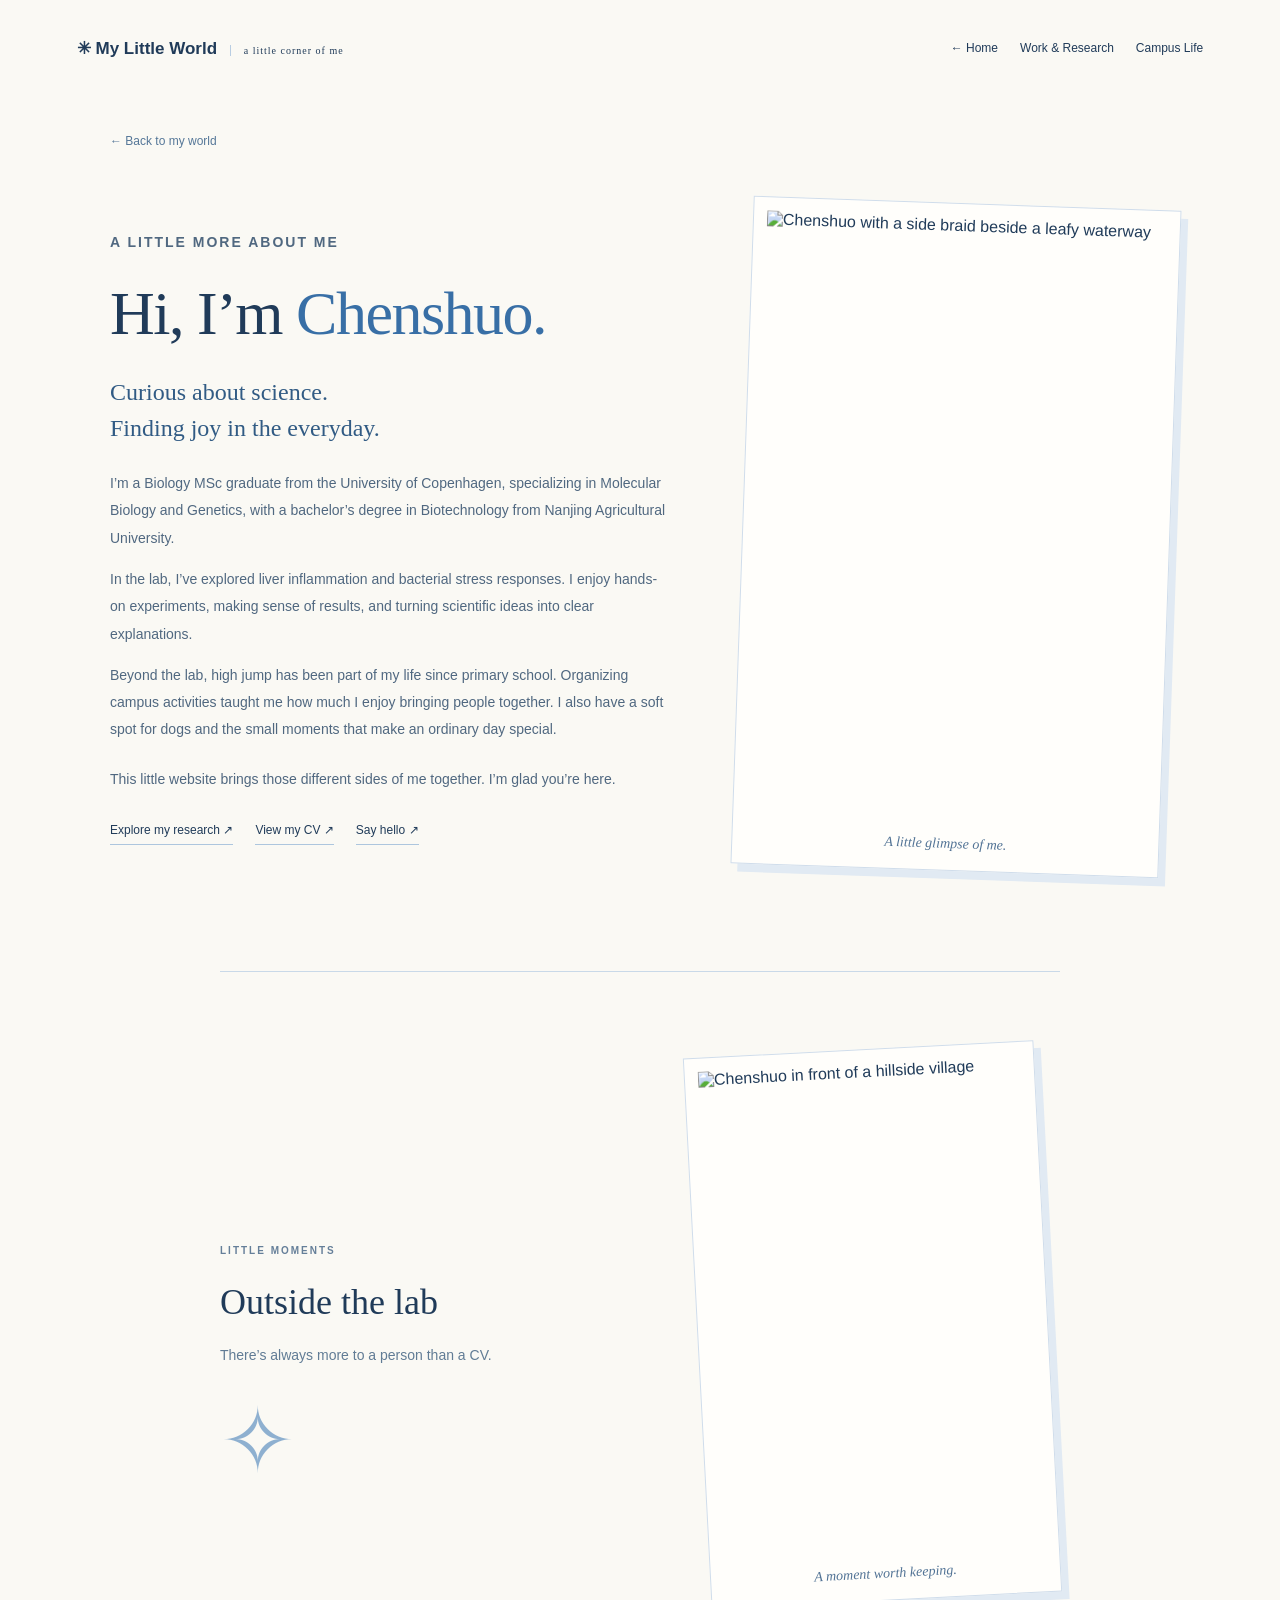
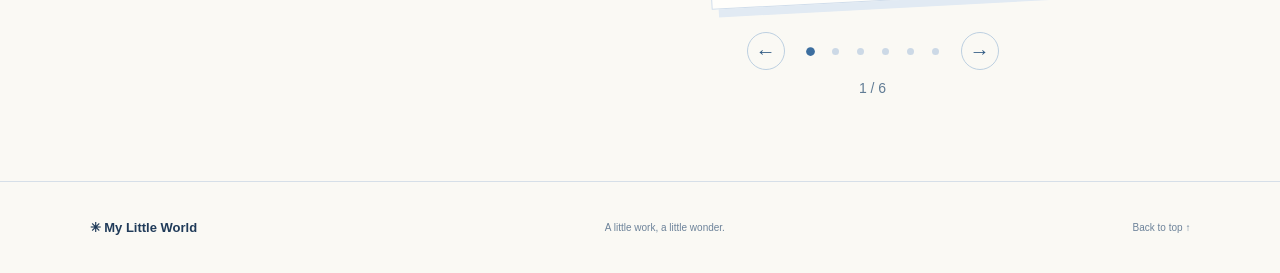
==== about-me.html @ 6e38914b "Publish Chenshuo Yang personal website" ====
<!doctype html>
<html lang="en"><head><meta charset="utf-8"><meta name="viewport" content="width=device-width,initial-scale=1"><meta name="theme-color" content="#dceafa"><title>About Me · Chenshuo Yang</title><meta name="description" content="Meet Chenshuo Yang: a biology graduate, a curious researcher, and a lifelong high jumper."><link rel="stylesheet" href="style.css?v=20"><link rel="stylesheet" href="about.css?v=23"></head>
<body class="about-page"><header><a class="brand" href="index.html">✳ My Little World <small>a little corner of me</small></a><nav aria-label="About navigation"><a href="index.html">← Home</a><a href="work-research.html">Work &amp; Research</a><a href="learning-campus-life.html">Campus Life</a></nav></header>
<main class="about-main"><a class="back-link" href="index.html#home">← Back to my world</a><section class="about-intro" aria-labelledby="about-title"><div class="about-copy"><p class="eyebrow">A LITTLE MORE ABOUT ME</p><h1 id="about-title">Hi, I’m <span>Chenshuo.</span></h1><p class="about-lead">Curious about science.<br>Finding joy in the everyday.</p><p>I’m a Biology MSc graduate from the University of Copenhagen, specializing in Molecular Biology and Genetics, with a bachelor’s degree in Biotechnology from Nanjing Agricultural University.</p><p>In the lab, I’ve explored liver inflammation and bacterial stress responses. I enjoy hands-on experiments, making sense of results, and turning scientific ideas into clear explanations.</p><p>Beyond the lab, high jump has been part of my life since primary school. Organizing campus activities taught me how much I enjoy bringing people together. I also have a soft spot for dogs and the small moments that make an ordinary day special.</p><p class="about-closing">This little website brings those different sides of me together. I’m glad you’re here.</p><div class="about-actions"><a href="work-research.html">Explore my research ↗</a><a href="work-research.html#cv">View my CV ↗</a><a href="mailto:yangchenshuo2023@163.com">Say hello ↗</a></div></div><figure class="about-photo main-photo"><img src="assets/about-chenshuo-2.jpg" alt="Chenshuo with a side braid beside a leafy waterway" width="853" height="1280"><figcaption>A little glimpse of me.</figcaption></figure></section>
<section class="photo-notes" aria-labelledby="photo-title"><div><p class="eyebrow">LITTLE MOMENTS</p><h2 id="photo-title">Outside the lab</h2><p>There’s always more to a person than a CV.</p><span class="photo-star" aria-hidden="true">✧</span></div><div class="photo-gallery" role="region" aria-label="Outside the lab photo album" aria-roledescription="carousel" tabindex="0"><div class="gallery-frame"><figure class="about-photo travel-photo gallery-slide" aria-label="Photo 1 of 6"><img src="assets/about-chenshuo-1.jpg" alt="Chenshuo in front of a hillside village" style="object-position:50% 50%" width="853" height="1280" loading="eager"><figcaption>A moment worth keeping.</figcaption></figure><figure class="about-photo travel-photo gallery-slide" hidden aria-label="Photo 2 of 6"><img src="assets/outside-lab-1.jpg" alt="Chenshuo wearing a black top in a studio portrait" style="object-position:50% 50%" width="853" height="1280" loading="eager"><figcaption>Simply me.</figcaption></figure><figure class="about-photo travel-photo gallery-slide" hidden aria-label="Photo 3 of 6"><img src="assets/outside-lab-2.jpg" alt="Chenshuo with glasses at a picnic table in a green park" style="object-position:52% 50%" width="853" height="1280" loading="eager"><figcaption>A little time outdoors.</figcaption></figure><figure class="about-photo travel-photo gallery-slide" hidden aria-label="Photo 4 of 6"><img src="assets/outside-lab-3.jpg" alt="Chenshuo in flowing white clothing with mountains at sunset" style="object-position:73% 50%" width="853" height="1280" loading="eager"><figcaption>Among the mountains.</figcaption></figure><figure class="about-photo travel-photo gallery-slide" hidden aria-label="Photo 5 of 6"><img src="assets/outside-lab-4.jpg" alt="Chenshuo sitting at a cafe table" style="object-position:50% 50%" width="853" height="1280" loading="eager"><figcaption>Slow afternoons.</figcaption></figure><figure class="about-photo travel-photo gallery-slide" hidden aria-label="Photo 6 of 6"><img src="assets/outside-lab-5.jpg" alt="Chenshuo holding a camera beside a lake" style="object-position:50% 50%" width="853" height="1280" loading="eager"><figcaption>Collecting little memories.</figcaption></figure></div><div class="gallery-controls"><button type="button" class="gallery-arrow" data-direction="-1" aria-label="Previous photo">←</button><div class="gallery-dots"><button type="button" class="gallery-dot" aria-label="Show photo 1" aria-pressed="true" data-slide="0"></button><button type="button" class="gallery-dot" aria-label="Show photo 2" aria-pressed="false" data-slide="1"></button><button type="button" class="gallery-dot" aria-label="Show photo 3" aria-pressed="false" data-slide="2"></button><button type="button" class="gallery-dot" aria-label="Show photo 4" aria-pressed="false" data-slide="3"></button><button type="button" class="gallery-dot" aria-label="Show photo 5" aria-pressed="false" data-slide="4"></button><button type="button" class="gallery-dot" aria-label="Show photo 6" aria-pressed="false" data-slide="5"></button></div><button type="button" class="gallery-arrow" data-direction="1" aria-label="Next photo">→</button></div><p class="gallery-count" aria-live="polite" aria-atomic="true">1 / 6</p></div></section></main><footer><a class="brand" href="index.html">✳ My Little World</a><p>A little work, a little wonder.</p><a href="#about-title">Back to top ↑</a></footer><script src="about-gallery.js?v=23"></script></body></html>
---- style.css ----
:root{--ink:#203b59;--blue:#2c65aa;--paper:#faf9f4;--line:#b8cde2}*{box-sizing:border-box}html{scroll-behavior:smooth;scroll-padding-top:40px}body{margin:0;background:var(--paper);color:var(--ink);font-family:'Microsoft YaHei','PingFang SC',sans-serif}a{color:inherit;text-decoration:none}button{font:inherit}a:focus-visible,button:focus-visible{outline:3px solid #367aca;outline-offset:6px}header{height:96px;max-width:1400px;margin:auto;padding:0 6%;display:flex;align-items:center;gap:35px}.brand{font-size:18px;font-weight:800;white-space:nowrap}.brand small{font:10px Georgia;letter-spacing:1px;border-left:1px solid var(--line);padding-left:13px;margin-left:8px}nav{display:flex;gap:30px;margin-left:auto;font-size:13px}nav a:hover{color:var(--blue)}#motion{background:transparent;border:1px solid var(--line);border-radius:30px;padding:8px 13px;font-size:10px;color:var(--blue);cursor:pointer;white-space:nowrap}.hero{position:relative;isolation:isolate;min-height:720px;height:calc(100svh - 96px);max-height:880px;overflow:hidden;background:#e4eefb;display:grid;grid-template-columns:1fr 1fr;padding:70px max(7%,calc((100vw - 1200px)/2));gap:35px;align-items:center}.hero:before{content:'';position:absolute;inset:0;z-index:-1;opacity:.2;background-image:url("data:image/svg+xml,%3Csvg viewBox='0 0 160 160' xmlns='http://www.w3.org/2000/svg'%3E%3Cfilter id='n'%3E%3CfeTurbulence type='fractalNoise' baseFrequency='.65' numOctaves='3' stitchTiles='stitch'/%3E%3C/filter%3E%3Crect width='100%25' height='100%25' opacity='.5' filter='url(%23n)'/%3E%3C/svg%3E")}.hero:after{content:'';position:absolute;background:#8eb5e0;width:45%;height:170px;left:-8%;bottom:-95px;transform:rotate(8deg);border-radius:40%;opacity:.5;z-index:-1}.paper-label{position:absolute;top:27px;left:7%;font-size:9px;letter-spacing:2px;padding:8px 13px;background:#fcfcf8;transform:rotate(-3deg);border:1px solid #ccd9e8;box-shadow:2px 3px 0 #cadcf0}.copy{z-index:2;padding-bottom:25px}.eyebrow{font-size:10px;letter-spacing:2px;font-weight:600;color:#657f99;margin:0 0 25px}h1{margin:0 0 32px;font-family:Arial,sans-serif;font-weight:900;line-height:1.3}.title-row{display:flex;gap:5px;width:max-content}.title-row i{font-style:normal;background:#fcfbf3;display:inline-block;font-size:clamp(32px,4.3vw,62px);padding:0 6px;transform:rotate(-5deg);box-shadow:2px 3px 0 #7d9fc7;border:1px solid #cbd9e6}.title-row i:nth-child(2n){transform:rotate(5deg);background:#b4cef0}.title-row i:nth-child(3n){transform:rotate(-2deg);background:#3068a5;color:white}.title-row.second{margin-top:13px;gap:4px}.second i{font-size:clamp(24px,3.1vw,45px);padding:1px 5px}.second em{font-style:normal;font-size:clamp(24px,3vw,43px);padding:0 7px;align-self:center}.second b{font-size:48px;line-height:1;transform:rotate(10deg);margin-left:5px}.intro{display:flex;gap:14px;align-items:center}.intro p{font-size:14px;line-height:2.1;color:#4d647d;margin:0}.intro>span{font-size:34px;color:var(--blue)}.primary{margin:29px 0 18px;display:inline-flex;gap:40px;align-items:center;background:var(--blue);color:white;border:1px solid #244c7e;padding:14px 23px;box-shadow:4px 4px 0 #b7cee9;border-radius:5px 9px 5px 8px;font-size:14px;transition:transform .2s}.primary:hover{transform:translateY(-3px) rotate(-1deg)}.primary span{font-size:24px;line-height:1}.status{font-size:10px;color:#71869b;min-height:18px}.status>span:first-child{color:#5083b4;margin-right:7px}#typewriter:after{content:'|';margin-left:3px;animation:blink 1s steps(2) infinite}.art{position:relative;height:100%;min-height:540px;max-height:680px;align-self:center;display:flex;justify-content:center;align-items:end}.moon{position:absolute;width:100%;aspect-ratio:1;background:#aacbed;border-radius:48% 51% 46% 49%;top:9%;left:0;transform:rotate(-8deg);box-shadow:9px 10px 0 #446d9b;z-index:-1;border:2px solid #42688e}.moon:after{content:'';position:absolute;width:95%;height:90%;border-radius:50%;inset:3%;border:1px dashed #769ac0}.orbit{position:absolute;border:1px solid #89a8cc;width:114%;aspect-ratio:1;border-radius:50%;top:3%;left:-6%;transform:rotate(-20deg) scaleX(.96);z-index:-2}#portrait{width:91%;max-height:100%;overflow:visible;z-index:1}.bubble{position:absolute;top:0;right:-2%;background:#fdfcf7;border:1.5px solid #54779b;padding:14px 20px;border-radius:55% 45% 50% 30%;transform:rotate(5deg);font-size:13px;z-index:3;box-shadow:3px 3px 0 #cedbea}.bubble small{display:block;font-size:9px;color:#71859b;margin-top:7px}.spark{position:absolute;z-index:2;color:#2863a5}.s1{font-size:55px;left:-7%;top:18%;transform:rotate(-10deg)}.s2{font-size:30px;right:-7%;top:43%}.s3{font-size:40px;left:-5%;bottom:13%}.art-caption{position:absolute;bottom:-4%;font:italic 13px Georgia;color:#527396;transform:rotate(-3deg)}.scroll{position:absolute;bottom:28px;left:7%;font-size:8px;letter-spacing:2px;display:flex;gap:20px;align-items:center}.scroll span{font-size:20px}.section{max-width:1200px;margin:auto;padding:80px 35px}.section-heading{display:flex;align-items:end;justify-content:space-between;gap:24px;margin-bottom:36px}.section-heading .eyebrow{font-size:9px;margin-bottom:14px}.section-heading h2{font-size:25px;letter-spacing:1px;margin:0}.section-heading>p{font-size:11px;color:#7b8b9b}.cards{display:grid;grid-template-columns:repeat(3,1fr);gap:25px}.card{border:1px solid #a9bed5;background:#eff5fb;border-radius:6px 16px 6px 13px;padding:25px 28px;transition:transform .2s,box-shadow .2s}.card:nth-child(2){background:#e2edf8;transform:rotate(1deg)}.card:nth-child(3){transform:rotate(-1deg)}.card:hover{transform:translateY(-7px) rotate(-1deg);box-shadow:5px 6px 0 #d2e1f0}.card small{font-size:8px;letter-spacing:1.5px;color:#6b8199}.doodle{display:block;font:65px/1.5 Georgia;color:#5882af}.card h3{font-size:18px;margin:10px 0}.card h3 b{float:right;font-size:22px;font-weight:400}.card p{font-size:11px;line-height:1.8;color:#738497}.tag{display:inline-block;border:1px solid #c0d1e2;border-radius:15px;font-size:9px;padding:4px 10px;margin-top:15px}.journal{padding-top:10px;padding-bottom:80px}.journal article{display:flex;align-items:center;gap:25px;border-top:1px solid #ccd8e4;padding:30px 8px}.journal article:last-child{border-bottom:1px solid #ccd8e4}.entry-icon{width:65px;height:65px;flex-shrink:0;border-radius:50%;background:#e5eff9;display:grid;place-items:center;font:34px Georgia;color:#6089b3}.journal small{font-size:9px;letter-spacing:1px;color:#7390ad}.journal h3{font-size:17px;margin:8px 0}.journal article p{font-size:12px;color:#7a8795;line-height:1.8}.pending{margin-left:auto;font-size:10px;color:#8294a7;white-space:nowrap;border:1px dashed #bed0df;padding:8px 13px;border-radius:4px}footer{border-top:1px solid #d6dfe8;padding:30px 7%;display:flex;align-items:center;justify-content:space-between;gap:15px}footer p,footer>a:last-child{font-size:10px;color:#6d839a}footer .brand{font-size:13px}#head{transform-origin:550px 390px;will-change:transform}.typing-hand{animation:typing .26s steps(2,end) infinite;transform-origin:450px 690px}.keymarks{animation:blink .65s steps(2) infinite}.still .typing-hand,.still .keymarks,.still #typewriter:after{animation:none}.still .keymarks{opacity:0}@keyframes typing{50%{transform:translateY(-4px) rotate(-.6deg)}}@keyframes blink{50%{opacity:0}}@media(max-width:1050px){header{padding:0 5%;gap:20px}.brand small{display:none}.hero{padding:75px 5%;gap:20px;min-height:680px}.art{min-height:490px}.title-row i{font-size:4.3vw}.second i{font-size:3.1vw}.second em{font-size:3vw}.second b{font-size:4vw}.bubble{font-size:11px}.section{padding-left:5%;padding-right:5%}}@media(max-width:700px){header{height:78px;gap:12px}.brand{font-size:14px}nav{gap:13px;font-size:10px}nav a:first-child{display:none}#motion{font-size:9px;padding:6px 8px}.hero{height:auto;max-height:none;grid-template-columns:1fr;gap:0;padding:74px 7% 70px;min-height:0}.copy{padding:0}.paper-label{top:23px}.copy>.eyebrow{font-size:9px;margin-bottom:20px}h1{margin-bottom:24px}.title-row i{font-size:9vw;padding:0 5px}.second i{font-size:6.8vw;padding:0 5px}.second em{font-size:6.8vw}.second b{font-size:9vw}.intro p{font-size:12px}.primary{padding:10px 18px;margin:22px 0 12px;font-size:12px}.status{font-size:9px}.art{min-height:0;height:auto;aspect-ratio:.85;margin:38px 10% 28px}.moon{top:15%;width:110%;left:-5%}.orbit{width:125%;left:-12%;top:10%}.bubble{top:0;right:-15%;font-size:10px;padding:10px 14px}.bubble small{font-size:8px}.s1{left:-16%;font-size:40px}.s2{right:-17%}.s3{left:-15%;bottom:11%;font-size:32px}.scroll{bottom:23px}.art-caption{font-size:11px;bottom:-5%}.section{padding-top:50px;padding-bottom:45px}.section-heading{align-items:start;flex-direction:column;gap:8px;margin-bottom:25px}.section-heading h2{font-size:21px}.section-heading>p{margin:0}.cards{grid-template-columns:1fr;gap:20px}.card{padding:23px 25px}.doodle{float:right;font-size:60px;margin-top:18px}.card h3{margin-top:24px}.card h3 b{float:none;margin-left:14px}.card p{font-size:12px}.tag{margin-top:9px}.journal article{gap:15px;flex-wrap:wrap;padding:25px 0}.entry-icon{width:45px;height:45px;font-size:27px}.journal article>div{flex:1}.journal h3{font-size:16px}.pending{margin-left:60px;font-size:9px}.journal article p{font-size:11px}footer{flex-wrap:wrap;padding:25px 6%}footer p{order:3;width:100%;margin:0}}@media(prefers-reduced-motion:reduce){html{scroll-behavior:auto}*,*:before,*:after{animation:none!important;transition:none!important}}
/* English typography and longer section titles. */
body{font-family:Arial,Helvetica,sans-serif}header{gap:22px}nav{gap:22px;font-size:12px}.brand{font-size:17px}.brand small{font-size:10px}.intro p{line-height:1.9}.card h3{font-size:18px;line-height:1.5}.card h3 b{float:none;margin-left:8px}.card p{font-size:12px;line-height:1.9;min-height:46px}.journal article p{line-height:1.9}.pending{font-size:10px}.bubble{font-size:12px}.status{min-height:20px}
@media(max-width:1100px){.brand small{display:none}nav{gap:16px;font-size:11px}.brand{font-size:15px}.card{padding:23px 20px}.card h3{font-size:17px}}
@media(max-width:700px){header{height:auto;min-height:86px;flex-wrap:wrap;padding:17px 6% 13px;gap:14px}.brand{font-size:15px}header nav{order:3;width:100%;margin:0;justify-content:space-between;gap:10px;font-size:10px}nav a:first-child{display:block}#motion{margin-left:auto;font-size:9px}.hero{padding-top:74px}.intro p{font-size:12px}.card p{min-height:0}.journal article>div{min-width:0}.journal h3{font-size:15px;line-height:1.5}.pending{margin-left:60px}.bubble{font-size:10px}.paper-label{font-size:8px}}
/* A quiet little life beside the desk. */
.dog-world{position:absolute;inset:0;pointer-events:none;z-index:4;overflow:hidden}.dog-bed{position:absolute;left:48%;bottom:62px;width:132px;transform:translateX(-50%)}.dog-bed svg{display:block;width:100%}.dog-actor{position:absolute;width:124px;height:124px;left:0;top:0;will-change:transform}.dog-sprite{width:100%;height:100%;background:url('assets/dog-poses.png') 0 0/200% 200% no-repeat;transform-origin:50% 90%}.dog-actor[data-pose="sleep"] .dog-sprite{background-position:100% 0;animation:dog-breathe 3.4s ease-in-out infinite}.sleep-marks{display:none;position:absolute;right:6%;top:21%;font:italic 17px Georgia;color:#547aa0;letter-spacing:5px}.sleep-marks span{font-size:13px;position:relative;top:-10px}.sleep-marks small{font-size:9px;position:relative;top:-20px}.dog-actor[data-pose="sleep"] .sleep-marks{display:block;animation:dream 3.4s ease-in-out infinite}.still .dog-sprite,.still .sleep-marks{animation:none!important}@keyframes dog-breathe{50%{transform:scaleY(.97)}}@keyframes dream{50%{opacity:.35;transform:translateY(-5px)}}@media(max-width:1050px) and (min-width:701px){.dog-bed{left:47%;bottom:70px;width:115px}.dog-actor{width:105px;height:105px}}@media(max-width:700px){.dog-bed{left:32%;bottom:91px;width:100px}.dog-actor{width:90px;height:90px}.sleep-marks{font-size:13px}.s3{opacity:0}.art-caption{bottom:-7%}}

.home-cv-link{display:inline-block;margin:0 0 20px;color:#254f80;font-size:14px;font-weight:600;border-bottom:1px solid #a9c2dd;padding-bottom:5px}

.portrait-link #portrait{cursor:pointer;transition:filter .2s}.portrait-link:hover #portrait{filter:drop-shadow(0 0 5px #fff7)}.portrait-link:focus-visible #portrait{outline:2px dashed #315f90;outline-offset:6px}.about-cue{position:absolute;right:-3%;top:0;font:15px/1.5 Arial,Helvetica,sans-serif;font-weight:400;color:#315a83;z-index:5;padding:8px 14px}.about-cue>svg{display:block;width:140px;height:105px;position:absolute;right:0;top:30px;pointer-events:none}.about-cue path{stroke:currentColor;stroke-width:1.3;stroke-linecap:round;stroke-linejoin:round}.about-cue:hover{text-decoration:underline}@media(max-width:700px){.about-cue{right:-17%;top:0;font-size:13px}.about-cue>svg{width:110px;height:83px;top:23px}}




#portrait{cursor:pointer}#portrait:has(.portrait-link:focus-visible){outline:2px dashed #315f90;outline-offset:6px}
---- about.css ----
.about-page{background:#faf9f4}.about-main{max-width:1130px;margin:auto;padding:35px 35px 80px}.back-link{display:inline-block;font-size:12px;color:#557798;margin-bottom:55px}.about-intro{display:grid;grid-template-columns:1.3fr 1fr;gap:75px;align-items:center}.about-copy h1{font:normal clamp(40px,5vw,62px)/1.15 Georgia,serif;letter-spacing:-1.5px;margin:0 0 25px}.about-copy h1 span{color:#386fa6}.about-copy .eyebrow{margin-bottom:22px}.about-copy p{font-size:14px;line-height:1.95;color:#506880}.about-copy .about-lead{font:24px/1.5 Georgia,serif;color:#315b84;margin-bottom:24px}.about-copy .about-closing{margin-top:22px}.about-actions{display:flex;gap:15px 22px;flex-wrap:wrap;margin-top:30px}.about-actions a{font-size:12px;border-bottom:1px solid #adc6de;padding-bottom:7px}.about-photo{margin:0;background:#fffefb;padding:13px 13px 0;border:1px solid #d0ddeb;box-shadow:7px 8px 0 #e1eaf3;transform:rotate(2deg)}.about-photo img{width:100%;height:auto;display:block}.about-photo figcaption{font:italic 14px Georgia,serif;text-align:center;padding:18px 6px;color:#527395}.photo-notes{margin:100px auto 0;display:grid;grid-template-columns:1fr 1fr;gap:90px;align-items:center;max-width:840px;border-top:1px solid #c9d9e8;padding-top:65px}.photo-notes h2{font:36px Georgia,serif;font-weight:400;margin:0 0 20px}.photo-notes p:not(.eyebrow){font-size:14px;line-height:1.8;color:#617c95}.photo-star{display:block;font:90px Georgia;color:#8eb0d0;margin-top:20px}.travel-photo{transform:rotate(-3deg)}@media(max-width:700px){.about-main{padding:25px 7% 60px}.back-link{margin-bottom:35px}.about-intro{grid-template-columns:1fr;gap:35px}.about-copy h1{font-size:43px}.main-photo{width:80%;margin:0 auto}.photo-notes{margin-top:65px;grid-template-columns:1fr;gap:25px;padding-top:40px}.photo-star{display:none}.travel-photo{width:80%;margin:auto}.about-actions{gap:20px}.about-copy p{font-size:14px}}

.photo-gallery{min-width:0}.gallery-frame{padding:12px 12px 10px}.gallery-slide[hidden]{display:none}.gallery-slide img{width:100%;aspect-ratio:2/3;height:auto;object-fit:cover}.gallery-controls{display:flex;align-items:center;justify-content:center;gap:14px;margin-top:22px}.gallery-arrow{background:transparent;border:1px solid #bdd0e1;border-radius:50%;width:38px;height:38px;color:#315b84;font-size:20px;cursor:pointer;flex-shrink:0}.gallery-arrow:hover{background:#e2edf7}.gallery-dots{display:flex;gap:2px}.gallery-dot{border:0;background:transparent;padding:7px;width:23px;height:30px;cursor:pointer;display:grid;place-items:center}.gallery-dot:after{content:'';width:7px;height:7px;border-radius:50%;background:#ccd9e6}.gallery-dot[aria-pressed=true]:after{background:#3c6e9f;transform:scale(1.25)}.photo-notes .gallery-count{font-size:11px;text-align:center;margin:6px 0 0;color:#617c95}.photo-gallery :focus-visible{outline:2px solid #315b84;outline-offset:3px}@media(max-width:700px){.gallery-slide{width:100%}.photo-gallery{width:85%;margin:auto}.gallery-controls{gap:8px}.gallery-dot{width:21px;padding:5px}}
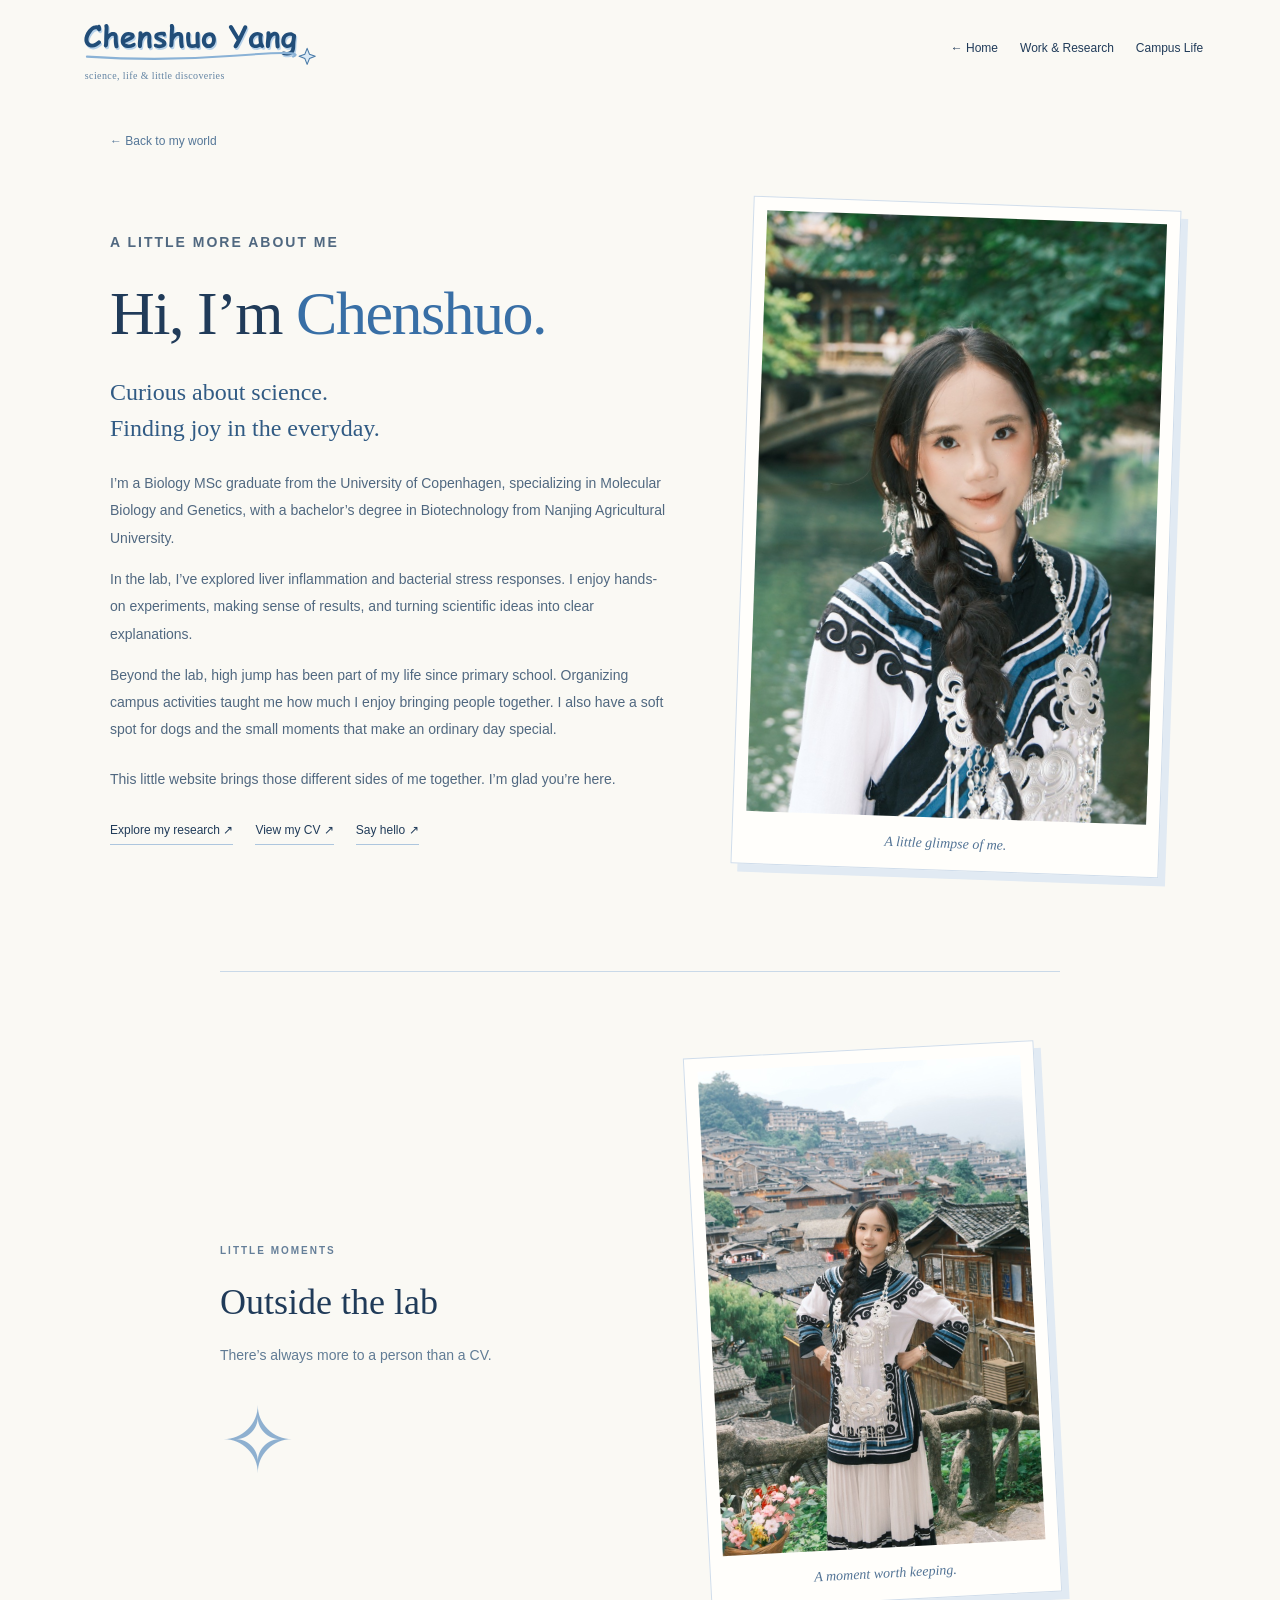
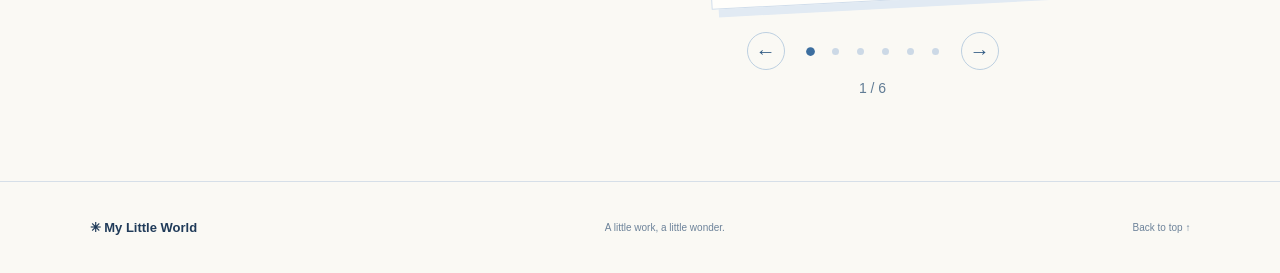
==== commit 37c73fcd: "Use personal name lettering across site headers" ====
--- a/about-me.html
+++ b/about-me.html
@@ -1,5 +1,5 @@
 <!doctype html>
-<html lang="en"><head><meta charset="utf-8"><meta name="viewport" content="width=device-width,initial-scale=1"><meta name="theme-color" content="#dceafa"><title>About Me · Chenshuo Yang</title><meta name="description" content="Meet Chenshuo Yang: a biology graduate, a curious researcher, and a lifelong high jumper."><link rel="stylesheet" href="style.css?v=20"><link rel="stylesheet" href="about.css?v=23"></head>
-<body class="about-page"><header><a class="brand" href="index.html">✳ My Little World <small>a little corner of me</small></a><nav aria-label="About navigation"><a href="index.html">← Home</a><a href="work-research.html">Work &amp; Research</a><a href="learning-campus-life.html">Campus Life</a></nav></header>
+<html lang="en"><head><meta charset="utf-8"><meta name="viewport" content="width=device-width,initial-scale=1"><meta name="theme-color" content="#dceafa"><title>About Me · Chenshuo Yang</title><meta name="description" content="Meet Chenshuo Yang: a biology graduate, a curious researcher, and a lifelong high jumper."><link rel="stylesheet" href="style.css?v=35"><link rel="stylesheet" href="about.css?v=23"></head>
+<body class="about-page"><header><a class="brand personal-brand" href="index.html" aria-label="Chenshuo Yang — Home"><img class="name-wordmark" src="assets/chenshuo-yang-wordmark.svg" alt="" aria-hidden="true" width="284" height="69"><span class="brand-tagline">science, life &amp; little discoveries</span></a><nav aria-label="About navigation"><a href="index.html">← Home</a><a href="work-research.html">Work &amp; Research</a><a href="learning-campus-life.html">Campus Life</a></nav></header>
 <main class="about-main"><a class="back-link" href="index.html#home">← Back to my world</a><section class="about-intro" aria-labelledby="about-title"><div class="about-copy"><p class="eyebrow">A LITTLE MORE ABOUT ME</p><h1 id="about-title">Hi, I’m <span>Chenshuo.</span></h1><p class="about-lead">Curious about science.<br>Finding joy in the everyday.</p><p>I’m a Biology MSc graduate from the University of Copenhagen, specializing in Molecular Biology and Genetics, with a bachelor’s degree in Biotechnology from Nanjing Agricultural University.</p><p>In the lab, I’ve explored liver inflammation and bacterial stress responses. I enjoy hands-on experiments, making sense of results, and turning scientific ideas into clear explanations.</p><p>Beyond the lab, high jump has been part of my life since primary school. Organizing campus activities taught me how much I enjoy bringing people together. I also have a soft spot for dogs and the small moments that make an ordinary day special.</p><p class="about-closing">This little website brings those different sides of me together. I’m glad you’re here.</p><div class="about-actions"><a href="work-research.html">Explore my research ↗</a><a href="work-research.html#cv">View my CV ↗</a><a href="mailto:yangchenshuo2023@163.com">Say hello ↗</a></div></div><figure class="about-photo main-photo"><img src="assets/about-chenshuo-2.jpg" alt="Chenshuo with a side braid beside a leafy waterway" width="853" height="1280"><figcaption>A little glimpse of me.</figcaption></figure></section>
 <section class="photo-notes" aria-labelledby="photo-title"><div><p class="eyebrow">LITTLE MOMENTS</p><h2 id="photo-title">Outside the lab</h2><p>There’s always more to a person than a CV.</p><span class="photo-star" aria-hidden="true">✧</span></div><div class="photo-gallery" role="region" aria-label="Outside the lab photo album" aria-roledescription="carousel" tabindex="0"><div class="gallery-frame"><figure class="about-photo travel-photo gallery-slide" aria-label="Photo 1 of 6"><img src="assets/about-chenshuo-1.jpg" alt="Chenshuo in front of a hillside village" style="object-position:50% 50%" width="853" height="1280" loading="eager"><figcaption>A moment worth keeping.</figcaption></figure><figure class="about-photo travel-photo gallery-slide" hidden aria-label="Photo 2 of 6"><img src="assets/outside-lab-1.jpg" alt="Chenshuo wearing a black top in a studio portrait" style="object-position:50% 50%" width="853" height="1280" loading="eager"><figcaption>Simply me.</figcaption></figure><figure class="about-photo travel-photo gallery-slide" hidden aria-label="Photo 3 of 6"><img src="assets/outside-lab-2.jpg" alt="Chenshuo with glasses at a picnic table in a green park" style="object-position:52% 50%" width="853" height="1280" loading="eager"><figcaption>A little time outdoors.</figcaption></figure><figure class="about-photo travel-photo gallery-slide" hidden aria-label="Photo 4 of 6"><img src="assets/outside-lab-3.jpg" alt="Chenshuo in flowing white clothing with mountains at sunset" style="object-position:73% 50%" width="853" height="1280" loading="eager"><figcaption>Among the mountains.</figcaption></figure><figure class="about-photo travel-photo gallery-slide" hidden aria-label="Photo 5 of 6"><img src="assets/outside-lab-4.jpg" alt="Chenshuo sitting at a cafe table" style="object-position:50% 50%" width="853" height="1280" loading="eager"><figcaption>Slow afternoons.</figcaption></figure><figure class="about-photo travel-photo gallery-slide" hidden aria-label="Photo 6 of 6"><img src="assets/outside-lab-5.jpg" alt="Chenshuo holding a camera beside a lake" style="object-position:50% 50%" width="853" height="1280" loading="eager"><figcaption>Collecting little memories.</figcaption></figure></div><div class="gallery-controls"><button type="button" class="gallery-arrow" data-direction="-1" aria-label="Previous photo">←</button><div class="gallery-dots"><button type="button" class="gallery-dot" aria-label="Show photo 1" aria-pressed="true" data-slide="0"></button><button type="button" class="gallery-dot" aria-label="Show photo 2" aria-pressed="false" data-slide="1"></button><button type="button" class="gallery-dot" aria-label="Show photo 3" aria-pressed="false" data-slide="2"></button><button type="button" class="gallery-dot" aria-label="Show photo 4" aria-pressed="false" data-slide="3"></button><button type="button" class="gallery-dot" aria-label="Show photo 5" aria-pressed="false" data-slide="4"></button><button type="button" class="gallery-dot" aria-label="Show photo 6" aria-pressed="false" data-slide="5"></button></div><button type="button" class="gallery-arrow" data-direction="1" aria-label="Next photo">→</button></div><p class="gallery-count" aria-live="polite" aria-atomic="true">1 / 6</p></div></section></main><footer><a class="brand" href="index.html">✳ My Little World</a><p>A little work, a little wonder.</p><a href="#about-title">Back to top ↑</a></footer><script src="about-gallery.js?v=23"></script></body></html>
--- a/style.css
+++ b/style.css
@@ -14,3 +14,15 @@
 
 
 #portrait{cursor:pointer}#portrait:has(.portrait-link:focus-visible){outline:2px dashed #315f90;outline-offset:6px}
+
+.dog-world .dog-actor{pointer-events:auto;cursor:pointer;color:inherit;text-decoration:none}.dog-actor:focus-visible{outline:2px dashed #315f90;outline-offset:3px}.qq-home-cue{position:absolute;pointer-events:auto;color:#315b84;font:13px/1.5 Arial,sans-serif;white-space:nowrap;z-index:5}.qq-home-cue svg{display:block;width:90px;height:49px;fill:none;stroke:currentColor;stroke-width:1.2;stroke-linecap:round;stroke-linejoin:round}.qq-home-cue:hover{text-decoration:underline}@media(max-width:700px){.qq-home-cue{font-size:11px}.qq-home-cue svg{width:70px;height:38px}}
+
+.curiosity-title{font-family:Arial,Helvetica,sans-serif;font-weight:800;line-height:1;letter-spacing:-2px;margin:0 0 22px;max-width:100%}.curiosity-title>span{display:block;width:max-content;max-width:100%}.curiosity-title .headline-small{font-size:15px;line-height:1.4;letter-spacing:4px;font-weight:500;color:#436487;margin-bottom:4px}.curiosity-title .science-word{font-size:clamp(38px,4.7vw,66px);color:#183c5c;letter-spacing:-2px}.curiosity-title .second-kicker{margin-top:17px}.curiosity-title .curiosity-word{position:relative;font-size:clamp(34px,4.2vw,59px);color:#326da8;letter-spacing:-2px;padding-bottom:17px;z-index:0}.title-dot{color:#7c9fbe}.crayon-underline{position:absolute;width:100%;height:20px;bottom:0;left:0;fill:none;stroke:#598bb9;stroke-width:4;stroke-linecap:round;opacity:.65;transform:rotate(-1deg)}.crayon-underline path{stroke-dasharray:3 1 12 2 40 1}.curiosity-stickers{display:flex;gap:12px;align-items:center;margin:0 0 24px}.mini-sticker{width:42px;height:44px;background:#fafbf6;border:1px solid #b4cadf;box-shadow:2px 3px 0 #aec6dd;display:grid;place-items:center;transform:rotate(-7deg);border-radius:2px}.mini-sticker svg{width:31px;height:31px;fill:none;stroke:#476f95;stroke-width:1.8;stroke-linecap:round;stroke-linejoin:round}.track-sticker{transform:rotate(7deg);background:#d8e8f7}.paw-sticker{transform:rotate(-3deg)}.sticker-note{font:italic 12px Georgia,serif;color:#5b7d9e;margin-left:5px}.curiosity-intro{max-width:465px;gap:12px}.curiosity-intro p{font-size:14px;line-height:1.85}.discovery-star{border:0;background:transparent;color:#2f6aa6;font-size:35px;padding:2px;cursor:pointer;flex-shrink:0;transition:transform .2s}.discovery-star:hover{transform:rotate(20deg) scale(1.1)}.discovery-star:focus-visible{outline:2px dashed #3f6f9f;outline-offset:4px}.discovery-note{font:italic 12px/1.6 Georgia,serif;color:#527696;min-height:38px;max-width:440px;margin:10px 0 14px 48px}.copy>.eyebrow{margin-bottom:20px}.hero .home-cv-link{margin-bottom:5px}.curiosity-intro~.primary{margin-top:20px}@media(max-width:1050px) and (min-width:701px){.curiosity-title .science-word{font-size:4.7vw}.curiosity-title .curiosity-word{font-size:4.2vw}.sticker-note{font-size:10px}.curiosity-stickers{gap:9px}.mini-sticker{width:35px;height:37px}.mini-sticker svg{width:27px;height:27px}}@media(max-width:700px){.curiosity-title{margin-bottom:20px}.curiosity-title .science-word{font-size:12vw}.curiosity-title .curiosity-word{font-size:10.8vw}.curiosity-title .headline-small{font-size:13px;letter-spacing:3px}.curiosity-title .second-kicker{margin-top:14px}.curiosity-stickers{margin-bottom:23px;gap:11px}.sticker-note{font-size:11px}.curiosity-intro p{font-size:13px}.discovery-note{font-size:12px;min-height:38px;margin-left:46px}.discovery-star{font-size:32px}}
+@media(min-width:701px){.hero .art{height:clamp(490px,42vw,680px)}}
+
+.qq-home-cue svg{transform:scaleX(-1)}@media(max-width:700px){.qq-home-cue{max-width:85px}}
+
+#explore .section-heading h2{font:normal clamp(30px,3.2vw,43px)/1.2 Georgia,serif;letter-spacing:-.6px}#explore .section-heading h2 span{font-size:25px;color:#7096bb;margin-left:12px}.postcard-cards{gap:32px;padding-top:15px}.cards .paper-card{position:relative;display:flex;flex-direction:column;border:1px solid #b6c9dc;border-radius:3px 7px 4px 5px;background-color:#fffdf6;background-image:repeating-linear-gradient(0deg,transparent 0px,transparent 3px,#a4bace08 4px);padding:28px 24px 24px;box-shadow:3px 5px 0 #dce7f1;transform:rotate(-1.3deg);transition:transform .25s,box-shadow .25s;isolation:isolate;min-width:0}.cards .paper-card:nth-child(2){background-color:#f1f6fb;transform:rotate(1deg)}.cards .paper-card:nth-child(3){background-color:#fffdf6;transform:rotate(-.6deg)}.paper-card:before{content:'';position:absolute;top:-12px;left:calc(50% - 43px);width:86px;height:25px;background:repeating-linear-gradient(105deg,#95b9db99 0 4px,#afcce499 4px 8px);border-left:1px dashed #bad0e3;border-right:1px dashed #bad0e3;transform:rotate(-5deg);box-shadow:0 1px 0 #86aac036;z-index:2}.paper-card:nth-child(2):before{transform:rotate(6deg)}.paper-card:after{content:'';position:absolute;right:0;bottom:0;width:0;height:0;border-style:solid;border-width:0 0 25px 25px;border-color:transparent transparent #d8e6f2 transparent;filter:drop-shadow(-1px -1px 0 #bccfe0);transition:border-width .2s}.paper-card .postcard-art{display:block;width:100%;height:auto;aspect-ratio:320/215;margin:18px 0 5px;overflow:visible;pointer-events:none}.pencil-lines{stroke:#416688;stroke-width:1.8;stroke-linecap:round;stroke-linejoin:round;fill:none}.pencil-lines text{fill:#5b7e9e;stroke:none;font:italic 13px Georgia,serif}.pencil-lines .scene-shadow{stroke:#9dbbd5;stroke-width:4;opacity:.5}.cards .paper-card small{font-size:9px;letter-spacing:1.5px;color:#6b87a3}.cards .paper-card h3{font-size:18px;line-height:1.4;margin:15px 0 10px;min-height:51px;color:#244d75}.cards .paper-card h3 b{display:none}.cards .paper-card p{font-size:12px;line-height:1.85;margin:0 0 22px;min-height:45px;color:#657f97}.chapter-open{font-size:11px;color:#456f98;display:flex;align-items:center;justify-content:space-between;margin-top:auto;border-top:1px dashed #bccfe0;padding-top:15px;padding-right:15px}.chapter-open b{font-size:20px;font-weight:400}.cards .paper-card:hover,.cards .paper-card:focus-visible{transform:translateY(-7px) rotate(0);box-shadow:6px 10px 0 #d5e2ef}.paper-card:hover:after{border-width:0 0 31px 31px}.paper-card:focus-visible{outline:2px dashed #416f9b;outline-offset:7px}.paper-card:hover .lab-bubble,.paper-card:focus-visible .lab-bubble{animation:postcard-bubble 1.8s ease-in-out infinite}.paper-card:hover .b2{animation-delay:.25s}.paper-card:hover .b3{animation-delay:.5s}.paper-card:hover .b4{animation-delay:.75s}.paper-card:hover .jump-trail,.paper-card:focus-visible .jump-trail{animation:postcard-track 2s linear infinite}.qq-heart{opacity:.2;transform-origin:157px 42px;transition:opacity .2s}.paper-card:hover .qq-heart,.paper-card:focus-visible .qq-heart{opacity:1;animation:postcard-heart 1.6s ease-in-out infinite}.still .paper-card *{animation:none!important}@keyframes postcard-bubble{50%{transform:translateY(-6px);opacity:.5}}@keyframes postcard-track{to{stroke-dashoffset:-22}}@keyframes postcard-heart{50%{transform:translateY(-3px) scale(1.08)}}@media(max-width:1050px) and (min-width:701px){.postcard-cards{gap:18px}.cards .paper-card{padding:25px 17px 22px}.cards .paper-card h3{font-size:16px;min-height:45px}.cards .paper-card p{font-size:11px}.cards .paper-card small{font-size:7px;letter-spacing:1px}}@media(max-width:700px){.postcard-cards{gap:35px}.cards .paper-card{padding:28px 25px 25px}.paper-card .postcard-art{max-height:230px;margin:15px auto 0}.cards .paper-card h3{min-height:0;font-size:20px;margin-top:18px}.cards .paper-card p{min-height:0;font-size:13px;margin-bottom:25px}.cards .paper-card small{font-size:9px}.chapter-open{font-size:12px}#explore .section-heading{margin-bottom:35px}}
+
+header .personal-brand{display:flex;flex-direction:column;align-items:flex-start;flex-shrink:0;gap:0;white-space:nowrap;text-decoration:none;padding:4px 0;line-height:1}.name-wordmark{display:block;width:245px;height:auto;max-width:100%;transition:transform .2s;transform-origin:15% 70%}.brand-tagline{display:block;margin:0 0 2px 8px;font:10px/1.3 Georgia,serif;letter-spacing:.4px;color:#6384a3}header .personal-brand:hover .name-wordmark{transform:rotate(-1deg)}header .personal-brand:focus-visible{outline:2px dashed #5c8bb6;outline-offset:5px;border-radius:5px}@media(max-width:1050px) and (min-width:701px){header .name-wordmark{width:210px}.brand-tagline{font-size:9px;letter-spacing:.2px}}@media(max-width:700px){header .name-wordmark{width:220px}.brand-tagline{font-size:9px;margin-left:6px}header .personal-brand{padding:0}header{min-height:100px}}
+@media(min-width:701px) and (max-width:900px){header{height:auto;min-height:105px;flex-wrap:wrap;padding-top:10px;padding-bottom:12px;gap:8px 20px}header .name-wordmark{width:220px}header nav{order:3;width:100%;margin:0;justify-content:space-between;gap:12px;font-size:11px}header nav a{white-space:nowrap}header #motion{margin-left:auto}}
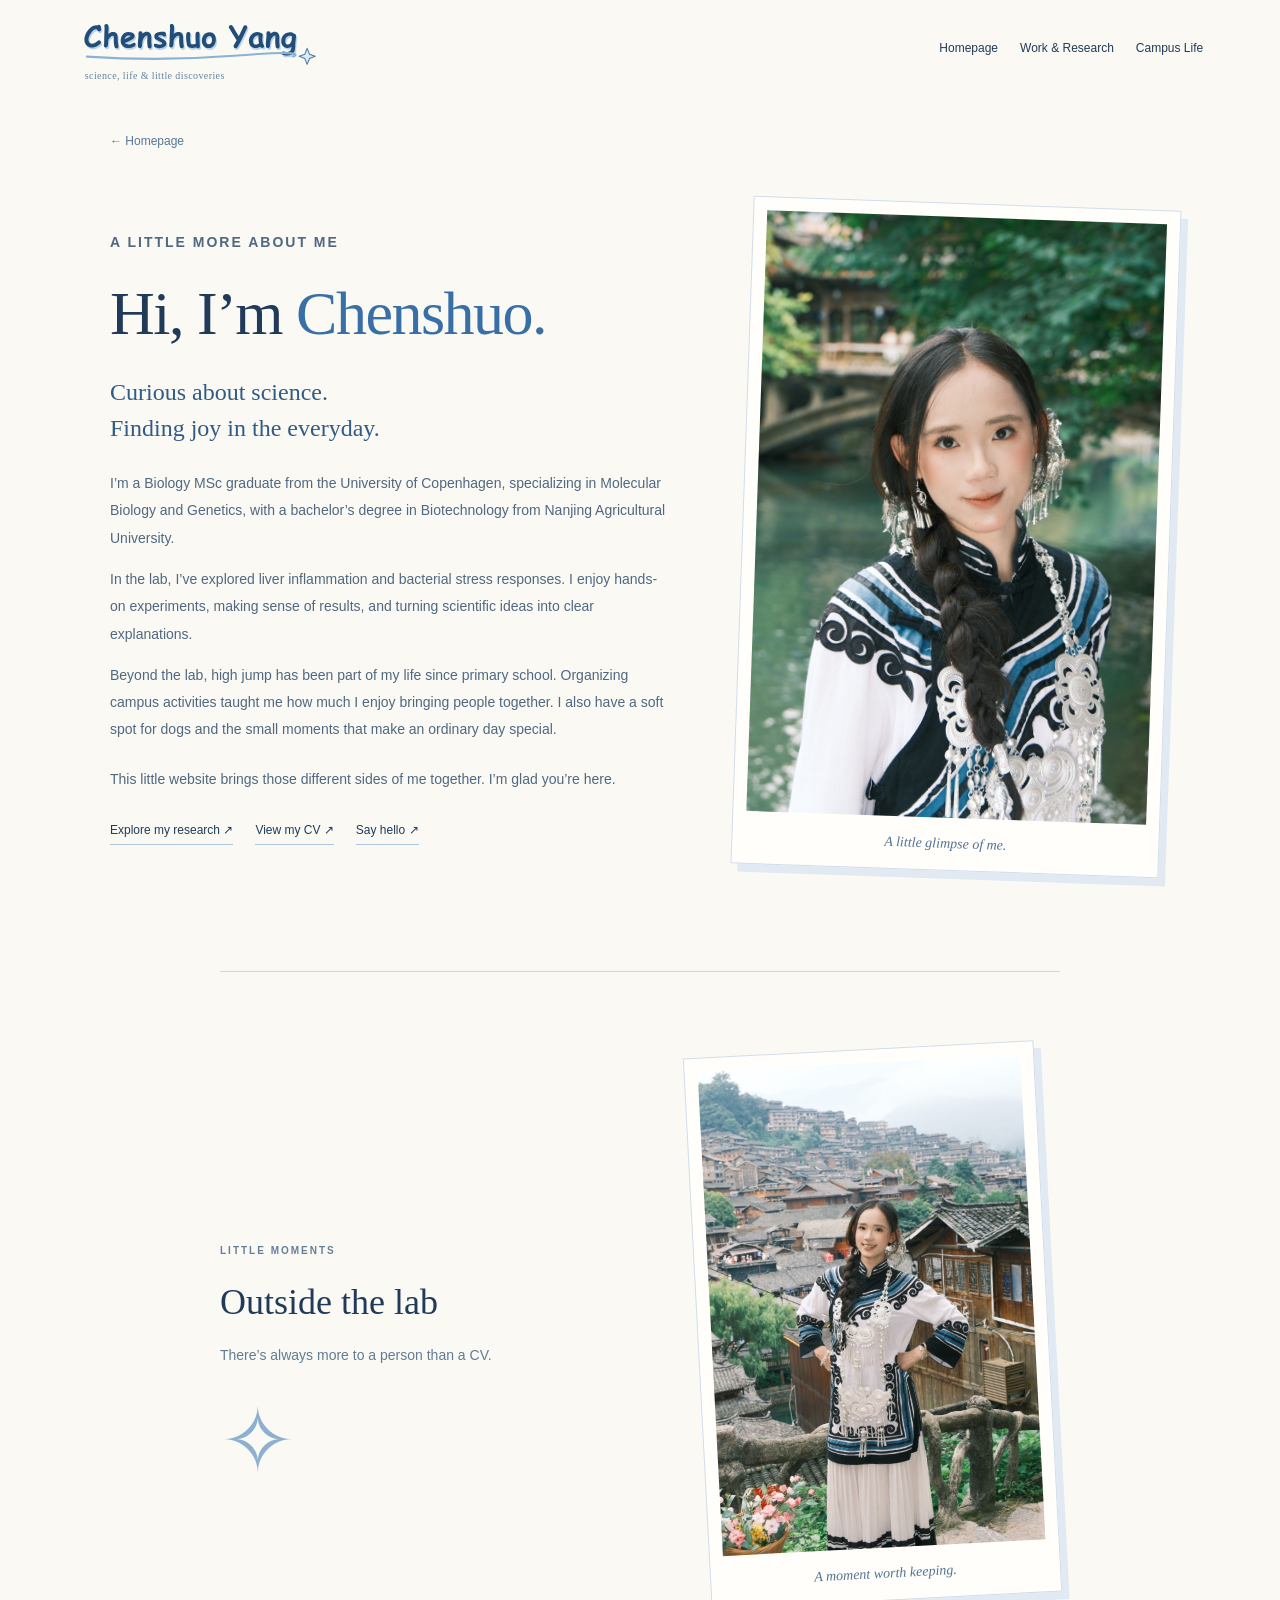
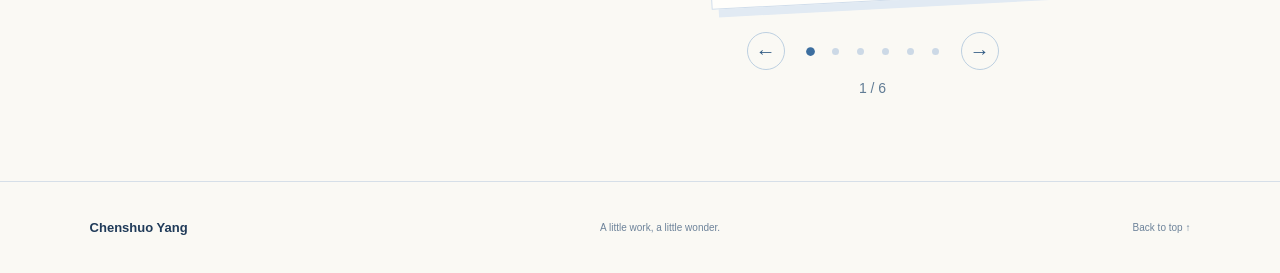
==== commit 3e7c1fa6: "Unify personal footer and Homepage labels" ====
--- a/about-me.html
+++ b/about-me.html
@@ -1,5 +1,5 @@
 <!doctype html>
 <html lang="en"><head><meta charset="utf-8"><meta name="viewport" content="width=device-width,initial-scale=1"><meta name="theme-color" content="#dceafa"><title>About Me · Chenshuo Yang</title><meta name="description" content="Meet Chenshuo Yang: a biology graduate, a curious researcher, and a lifelong high jumper."><link rel="stylesheet" href="style.css?v=35"><link rel="stylesheet" href="about.css?v=23"></head>
-<body class="about-page"><header><a class="brand personal-brand" href="index.html" aria-label="Chenshuo Yang — Home"><img class="name-wordmark" src="assets/chenshuo-yang-wordmark.svg" alt="" aria-hidden="true" width="284" height="69"><span class="brand-tagline">science, life &amp; little discoveries</span></a><nav aria-label="About navigation"><a href="index.html">← Home</a><a href="work-research.html">Work &amp; Research</a><a href="learning-campus-life.html">Campus Life</a></nav></header>
-<main class="about-main"><a class="back-link" href="index.html#home">← Back to my world</a><section class="about-intro" aria-labelledby="about-title"><div class="about-copy"><p class="eyebrow">A LITTLE MORE ABOUT ME</p><h1 id="about-title">Hi, I’m <span>Chenshuo.</span></h1><p class="about-lead">Curious about science.<br>Finding joy in the everyday.</p><p>I’m a Biology MSc graduate from the University of Copenhagen, specializing in Molecular Biology and Genetics, with a bachelor’s degree in Biotechnology from Nanjing Agricultural University.</p><p>In the lab, I’ve explored liver inflammation and bacterial stress responses. I enjoy hands-on experiments, making sense of results, and turning scientific ideas into clear explanations.</p><p>Beyond the lab, high jump has been part of my life since primary school. Organizing campus activities taught me how much I enjoy bringing people together. I also have a soft spot for dogs and the small moments that make an ordinary day special.</p><p class="about-closing">This little website brings those different sides of me together. I’m glad you’re here.</p><div class="about-actions"><a href="work-research.html">Explore my research ↗</a><a href="work-research.html#cv">View my CV ↗</a><a href="mailto:yangchenshuo2023@163.com">Say hello ↗</a></div></div><figure class="about-photo main-photo"><img src="assets/about-chenshuo-2.jpg" alt="Chenshuo with a side braid beside a leafy waterway" width="853" height="1280"><figcaption>A little glimpse of me.</figcaption></figure></section>
-<section class="photo-notes" aria-labelledby="photo-title"><div><p class="eyebrow">LITTLE MOMENTS</p><h2 id="photo-title">Outside the lab</h2><p>There’s always more to a person than a CV.</p><span class="photo-star" aria-hidden="true">✧</span></div><div class="photo-gallery" role="region" aria-label="Outside the lab photo album" aria-roledescription="carousel" tabindex="0"><div class="gallery-frame"><figure class="about-photo travel-photo gallery-slide" aria-label="Photo 1 of 6"><img src="assets/about-chenshuo-1.jpg" alt="Chenshuo in front of a hillside village" style="object-position:50% 50%" width="853" height="1280" loading="eager"><figcaption>A moment worth keeping.</figcaption></figure><figure class="about-photo travel-photo gallery-slide" hidden aria-label="Photo 2 of 6"><img src="assets/outside-lab-1.jpg" alt="Chenshuo wearing a black top in a studio portrait" style="object-position:50% 50%" width="853" height="1280" loading="eager"><figcaption>Simply me.</figcaption></figure><figure class="about-photo travel-photo gallery-slide" hidden aria-label="Photo 3 of 6"><img src="assets/outside-lab-2.jpg" alt="Chenshuo with glasses at a picnic table in a green park" style="object-position:52% 50%" width="853" height="1280" loading="eager"><figcaption>A little time outdoors.</figcaption></figure><figure class="about-photo travel-photo gallery-slide" hidden aria-label="Photo 4 of 6"><img src="assets/outside-lab-3.jpg" alt="Chenshuo in flowing white clothing with mountains at sunset" style="object-position:73% 50%" width="853" height="1280" loading="eager"><figcaption>Among the mountains.</figcaption></figure><figure class="about-photo travel-photo gallery-slide" hidden aria-label="Photo 5 of 6"><img src="assets/outside-lab-4.jpg" alt="Chenshuo sitting at a cafe table" style="object-position:50% 50%" width="853" height="1280" loading="eager"><figcaption>Slow afternoons.</figcaption></figure><figure class="about-photo travel-photo gallery-slide" hidden aria-label="Photo 6 of 6"><img src="assets/outside-lab-5.jpg" alt="Chenshuo holding a camera beside a lake" style="object-position:50% 50%" width="853" height="1280" loading="eager"><figcaption>Collecting little memories.</figcaption></figure></div><div class="gallery-controls"><button type="button" class="gallery-arrow" data-direction="-1" aria-label="Previous photo">←</button><div class="gallery-dots"><button type="button" class="gallery-dot" aria-label="Show photo 1" aria-pressed="true" data-slide="0"></button><button type="button" class="gallery-dot" aria-label="Show photo 2" aria-pressed="false" data-slide="1"></button><button type="button" class="gallery-dot" aria-label="Show photo 3" aria-pressed="false" data-slide="2"></button><button type="button" class="gallery-dot" aria-label="Show photo 4" aria-pressed="false" data-slide="3"></button><button type="button" class="gallery-dot" aria-label="Show photo 5" aria-pressed="false" data-slide="4"></button><button type="button" class="gallery-dot" aria-label="Show photo 6" aria-pressed="false" data-slide="5"></button></div><button type="button" class="gallery-arrow" data-direction="1" aria-label="Next photo">→</button></div><p class="gallery-count" aria-live="polite" aria-atomic="true">1 / 6</p></div></section></main><footer><a class="brand" href="index.html">✳ My Little World</a><p>A little work, a little wonder.</p><a href="#about-title">Back to top ↑</a></footer><script src="about-gallery.js?v=23"></script></body></html>
+<body class="about-page"><header><a class="brand personal-brand" href="index.html" aria-label="Chenshuo Yang — Home"><img class="name-wordmark" src="assets/chenshuo-yang-wordmark.svg" alt="" aria-hidden="true" width="284" height="69"><span class="brand-tagline">science, life &amp; little discoveries</span></a><nav aria-label="About navigation"><a href="index.html">Homepage</a><a href="work-research.html">Work &amp; Research</a><a href="learning-campus-life.html">Campus Life</a></nav></header>
+<main class="about-main"><a class="back-link" href="index.html#home">← Homepage</a><section class="about-intro" aria-labelledby="about-title"><div class="about-copy"><p class="eyebrow">A LITTLE MORE ABOUT ME</p><h1 id="about-title">Hi, I’m <span>Chenshuo.</span></h1><p class="about-lead">Curious about science.<br>Finding joy in the everyday.</p><p>I’m a Biology MSc graduate from the University of Copenhagen, specializing in Molecular Biology and Genetics, with a bachelor’s degree in Biotechnology from Nanjing Agricultural University.</p><p>In the lab, I’ve explored liver inflammation and bacterial stress responses. I enjoy hands-on experiments, making sense of results, and turning scientific ideas into clear explanations.</p><p>Beyond the lab, high jump has been part of my life since primary school. Organizing campus activities taught me how much I enjoy bringing people together. I also have a soft spot for dogs and the small moments that make an ordinary day special.</p><p class="about-closing">This little website brings those different sides of me together. I’m glad you’re here.</p><div class="about-actions"><a href="work-research.html">Explore my research ↗</a><a href="work-research.html#cv">View my CV ↗</a><a href="mailto:yangchenshuo2023@163.com">Say hello ↗</a></div></div><figure class="about-photo main-photo"><img src="assets/about-chenshuo-2.jpg" alt="Chenshuo with a side braid beside a leafy waterway" width="853" height="1280"><figcaption>A little glimpse of me.</figcaption></figure></section>
+<section class="photo-notes" aria-labelledby="photo-title"><div><p class="eyebrow">LITTLE MOMENTS</p><h2 id="photo-title">Outside the lab</h2><p>There’s always more to a person than a CV.</p><span class="photo-star" aria-hidden="true">✧</span></div><div class="photo-gallery" role="region" aria-label="Outside the lab photo album" aria-roledescription="carousel" tabindex="0"><div class="gallery-frame"><figure class="about-photo travel-photo gallery-slide" aria-label="Photo 1 of 6"><img src="assets/about-chenshuo-1.jpg" alt="Chenshuo in front of a hillside village" style="object-position:50% 50%" width="853" height="1280" loading="eager"><figcaption>A moment worth keeping.</figcaption></figure><figure class="about-photo travel-photo gallery-slide" hidden aria-label="Photo 2 of 6"><img src="assets/outside-lab-1.jpg" alt="Chenshuo wearing a black top in a studio portrait" style="object-position:50% 50%" width="853" height="1280" loading="eager"><figcaption>Simply me.</figcaption></figure><figure class="about-photo travel-photo gallery-slide" hidden aria-label="Photo 3 of 6"><img src="assets/outside-lab-2.jpg" alt="Chenshuo with glasses at a picnic table in a green park" style="object-position:52% 50%" width="853" height="1280" loading="eager"><figcaption>A little time outdoors.</figcaption></figure><figure class="about-photo travel-photo gallery-slide" hidden aria-label="Photo 4 of 6"><img src="assets/outside-lab-3.jpg" alt="Chenshuo in flowing white clothing with mountains at sunset" style="object-position:73% 50%" width="853" height="1280" loading="eager"><figcaption>Among the mountains.</figcaption></figure><figure class="about-photo travel-photo gallery-slide" hidden aria-label="Photo 5 of 6"><img src="assets/outside-lab-4.jpg" alt="Chenshuo sitting at a cafe table" style="object-position:50% 50%" width="853" height="1280" loading="eager"><figcaption>Slow afternoons.</figcaption></figure><figure class="about-photo travel-photo gallery-slide" hidden aria-label="Photo 6 of 6"><img src="assets/outside-lab-5.jpg" alt="Chenshuo holding a camera beside a lake" style="object-position:50% 50%" width="853" height="1280" loading="eager"><figcaption>Collecting little memories.</figcaption></figure></div><div class="gallery-controls"><button type="button" class="gallery-arrow" data-direction="-1" aria-label="Previous photo">←</button><div class="gallery-dots"><button type="button" class="gallery-dot" aria-label="Show photo 1" aria-pressed="true" data-slide="0"></button><button type="button" class="gallery-dot" aria-label="Show photo 2" aria-pressed="false" data-slide="1"></button><button type="button" class="gallery-dot" aria-label="Show photo 3" aria-pressed="false" data-slide="2"></button><button type="button" class="gallery-dot" aria-label="Show photo 4" aria-pressed="false" data-slide="3"></button><button type="button" class="gallery-dot" aria-label="Show photo 5" aria-pressed="false" data-slide="4"></button><button type="button" class="gallery-dot" aria-label="Show photo 6" aria-pressed="false" data-slide="5"></button></div><button type="button" class="gallery-arrow" data-direction="1" aria-label="Next photo">→</button></div><p class="gallery-count" aria-live="polite" aria-atomic="true">1 / 6</p></div></section></main><footer><a class="brand" href="index.html">Chenshuo Yang</a><p>A little work, a little wonder.</p><a href="#about-title">Back to top ↑</a></footer><script src="about-gallery.js?v=23"></script></body></html>
--- a/style.css
+++ b/style.css
@@ -26,3 +26,9 @@
 
 header .personal-brand{display:flex;flex-direction:column;align-items:flex-start;flex-shrink:0;gap:0;white-space:nowrap;text-decoration:none;padding:4px 0;line-height:1}.name-wordmark{display:block;width:245px;height:auto;max-width:100%;transition:transform .2s;transform-origin:15% 70%}.brand-tagline{display:block;margin:0 0 2px 8px;font:10px/1.3 Georgia,serif;letter-spacing:.4px;color:#6384a3}header .personal-brand:hover .name-wordmark{transform:rotate(-1deg)}header .personal-brand:focus-visible{outline:2px dashed #5c8bb6;outline-offset:5px;border-radius:5px}@media(max-width:1050px) and (min-width:701px){header .name-wordmark{width:210px}.brand-tagline{font-size:9px;letter-spacing:.2px}}@media(max-width:700px){header .name-wordmark{width:220px}.brand-tagline{font-size:9px;margin-left:6px}header .personal-brand{padding:0}header{min-height:100px}}
 @media(min-width:701px) and (max-width:900px){header{height:auto;min-height:105px;flex-wrap:wrap;padding-top:10px;padding-bottom:12px;gap:8px 20px}header .name-wordmark{width:220px}header nav{order:3;width:100%;margin:0;justify-content:space-between;gap:12px;font-size:11px}header nav a{white-space:nowrap}header #motion{margin-left:auto}}
+
+.hero-actions{display:flex;flex-direction:column;align-items:flex-start;gap:15px;margin:19px 0 18px;position:relative;z-index:2;width:max-content;max-width:100%}.hero .hero-actions .cv-main-action{display:inline-flex;align-items:center;justify-content:space-between;gap:34px;min-width:220px;padding:15px 20px;margin:0;background:#3068a5;color:#fff;border:1px solid #244c7e;border-radius:5px 9px 5px 8px;box-shadow:4px 4px 0 #b7cee9;font:600 16px/1.3 Arial,Helvetica,sans-serif;text-decoration:none;transition:transform .2s,box-shadow .2s}.cv-paper-icon{display:grid;place-items:center;width:30px;height:33px;border:1px solid #e3eef577;border-radius:4px;background:#ffffff12;transform:rotate(4deg)}.cv-paper-icon svg{width:23px;height:27px;stroke:currentColor;stroke-width:1.5;stroke-linecap:round;stroke-linejoin:round}.hero .hero-actions .explore-secondary{display:inline-flex;align-items:center;gap:25px;background:#f7fbff66;color:#315f90;border:1px solid #7095bc;border-radius:5px 8px 5px 7px;box-shadow:none;padding:11px 17px;font:400 13px/1.4 Arial,Helvetica,sans-serif;margin:0;min-width:194px;justify-content:space-between}.hero-actions .explore-secondary>span{font-size:20px}.hero .hero-actions .cv-main-action:hover{transform:translateY(-3px);box-shadow:5px 6px 0 #b7cee9}.hero .hero-actions .explore-secondary:hover{background:#e3eff9;transform:translateY(-2px)}.hero-actions a:focus-visible{outline:2px dashed #315f90;outline-offset:6px}@media(max-width:700px){.hero-actions{gap:13px;margin:17px 0}.hero .hero-actions .cv-main-action{font-size:15px;min-width:210px;padding:12px 18px}.hero .hero-actions .explore-secondary{min-width:190px;font-size:12px;padding:10px 16px}}
+
+/* Soft, hand-drawn invitation notes rather than rectangular controls. */
+.hero-actions{gap:17px;margin-top:18px;padding:6px 8px 0 0;isolation:isolate}.hero .hero-actions .cv-main-action{position:relative;min-width:207px;gap:25px;padding:16px 19px 15px 22px;border:0;background:#709ec8;color:#fffdf5;border-radius:26% 16% 24% 14% / 30% 23% 28% 22%;box-shadow:3px 5px 0 #a9c8e278;transform:rotate(-2deg);font-family:'Segoe Print','Comic Sans MS',cursive;font-size:17px;font-weight:700;letter-spacing:.2px}.cv-main-action:before{content:'';position:absolute;inset:4px 5px;border:1px dashed #f5f9ff90;border-radius:23% 17% 24% 14% / 27% 22% 24% 20%;pointer-events:none}.cv-main-action:after{content:'✧';position:absolute;right:-15px;top:-12px;color:#3e72a2;font:26px Georgia,serif;transform:rotate(13deg)}.cv-paper-icon{width:34px;height:38px;border:1px solid #b4cce0;border-radius:4px 7px 4px 6px;background:#fffdf4;color:#47769f;box-shadow:2px 2px 0 #4e7c9d36;transform:rotate(10deg);position:relative;margin-right:-2px}.cv-paper-icon:before{content:'';position:absolute;top:-4px;left:7px;width:17px;height:7px;background:#c6dbebba;transform:rotate(-6deg)}.cv-paper-icon svg{width:23px;height:28px}.hero .hero-actions .explore-secondary{position:relative;min-width:0;gap:10px;border:0;background:none;padding:2px 8px 9px 11px;margin-left:9px;box-shadow:none;border-radius:0;color:#426c95;font-family:'Segoe Print','Comic Sans MS',cursive;font-size:14px;font-weight:400;transform:rotate(-2deg)}.explore-secondary:after{content:'';position:absolute;left:12px;bottom:4px;width:72%;height:5px;border-bottom:2px solid #9bbcd7;border-radius:50%;transform:rotate(-1deg);opacity:.8}.hero-actions .explore-secondary>span{display:block;width:48px;height:30px;line-height:1}.explore-secondary svg{width:48px;height:30px;stroke:#678eaf;stroke-width:1.8;stroke-linecap:round;stroke-linejoin:round}.hero .hero-actions .cv-main-action:hover{transform:translateY(-2px) rotate(0);background:#608fbd;box-shadow:4px 6px 0 #a9c8e278}.hero .hero-actions .explore-secondary:hover{background:none;transform:translateX(3px) rotate(0);color:#244f7b}.hero-actions a:focus-visible{outline:2px dashed #4e7caa;outline-offset:7px}@media(max-width:700px){.hero .hero-actions .cv-main-action{font-size:16px;min-width:202px;padding:14px 17px 13px 20px}.hero .hero-actions .explore-secondary{min-width:0;font-size:13px;padding:2px 6px 9px 9px}.hero-actions{gap:16px}}
+@media(min-width:701px){.hero{height:auto;max-height:none;padding-bottom:105px}}
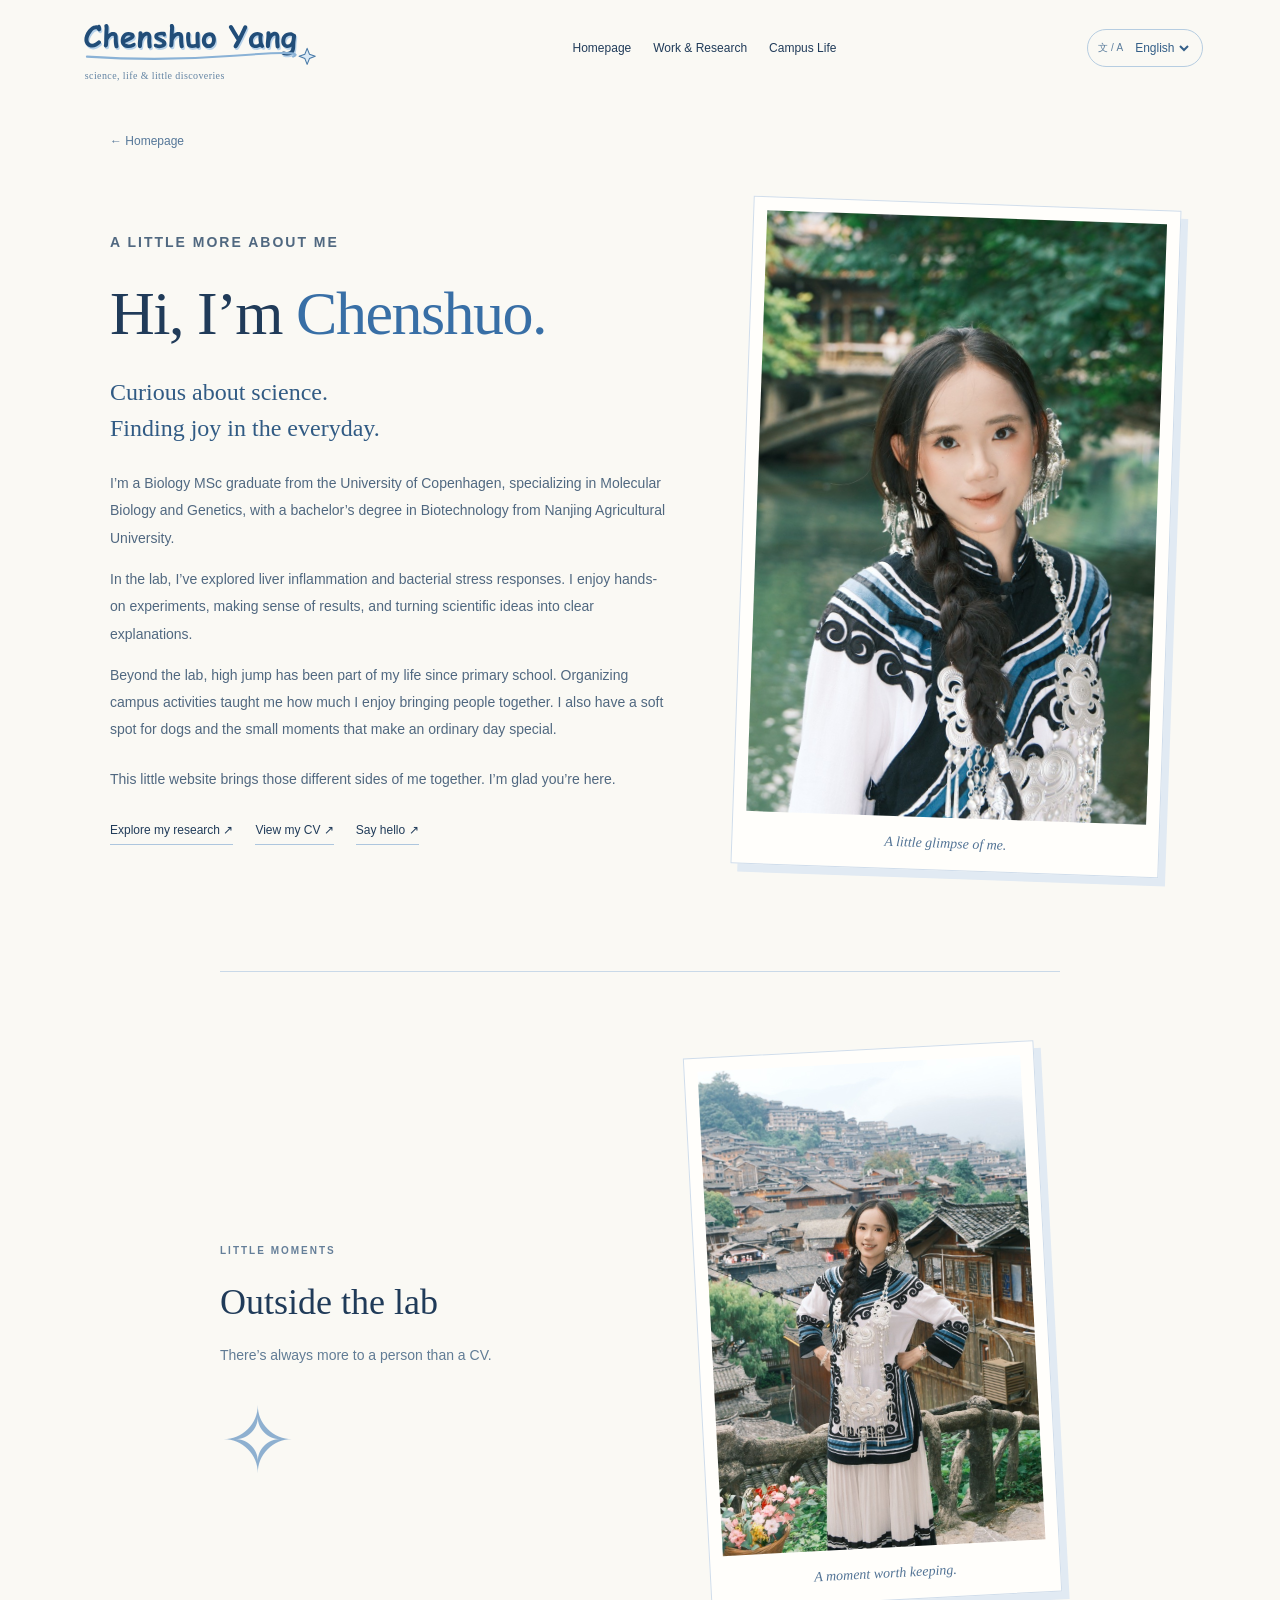
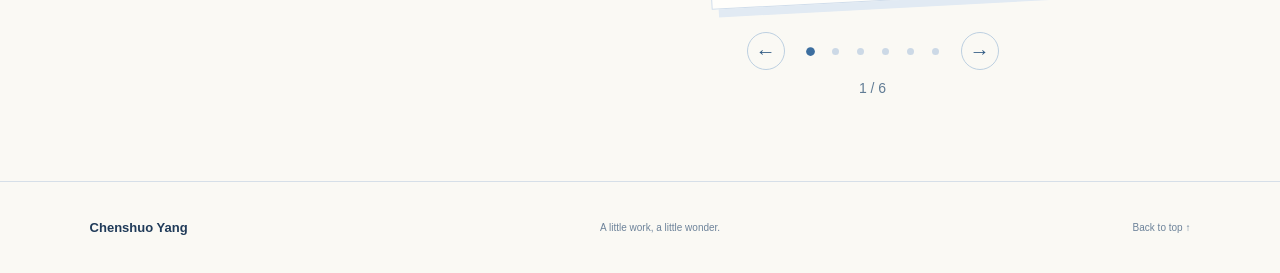
==== commit c69d2677: "Add English and Chinese language selection sitewide" ====
--- a/about-me.html
+++ b/about-me.html
@@ -1,5 +1,5 @@
 <!doctype html>
-<html lang="en"><head><meta charset="utf-8"><meta name="viewport" content="width=device-width,initial-scale=1"><meta name="theme-color" content="#dceafa"><title>About Me · Chenshuo Yang</title><meta name="description" content="Meet Chenshuo Yang: a biology graduate, a curious researcher, and a lifelong high jumper."><link rel="stylesheet" href="style.css?v=35"><link rel="stylesheet" href="about.css?v=23"></head>
+<html lang="en"><head><meta charset="utf-8"><meta name="viewport" content="width=device-width,initial-scale=1"><meta name="theme-color" content="#dceafa"><title>About Me · Chenshuo Yang</title><meta name="description" content="Meet Chenshuo Yang: a biology graduate, a curious researcher, and a lifelong high jumper."><link rel="stylesheet" href="style.css?v=35"><link rel="stylesheet" href="about.css?v=23"><link rel="stylesheet" href="i18n.css?v=63"><script src="i18n.js?v=63" defer></script></head>
 <body class="about-page"><header><a class="brand personal-brand" href="index.html" aria-label="Chenshuo Yang — Home"><img class="name-wordmark" src="assets/chenshuo-yang-wordmark.svg" alt="" aria-hidden="true" width="284" height="69"><span class="brand-tagline">science, life &amp; little discoveries</span></a><nav aria-label="About navigation"><a href="index.html">Homepage</a><a href="work-research.html">Work &amp; Research</a><a href="learning-campus-life.html">Campus Life</a></nav></header>
 <main class="about-main"><a class="back-link" href="index.html#home">← Homepage</a><section class="about-intro" aria-labelledby="about-title"><div class="about-copy"><p class="eyebrow">A LITTLE MORE ABOUT ME</p><h1 id="about-title">Hi, I’m <span>Chenshuo.</span></h1><p class="about-lead">Curious about science.<br>Finding joy in the everyday.</p><p>I’m a Biology MSc graduate from the University of Copenhagen, specializing in Molecular Biology and Genetics, with a bachelor’s degree in Biotechnology from Nanjing Agricultural University.</p><p>In the lab, I’ve explored liver inflammation and bacterial stress responses. I enjoy hands-on experiments, making sense of results, and turning scientific ideas into clear explanations.</p><p>Beyond the lab, high jump has been part of my life since primary school. Organizing campus activities taught me how much I enjoy bringing people together. I also have a soft spot for dogs and the small moments that make an ordinary day special.</p><p class="about-closing">This little website brings those different sides of me together. I’m glad you’re here.</p><div class="about-actions"><a href="work-research.html">Explore my research ↗</a><a href="work-research.html#cv">View my CV ↗</a><a href="mailto:yangchenshuo2023@163.com">Say hello ↗</a></div></div><figure class="about-photo main-photo"><img src="assets/about-chenshuo-2.jpg" alt="Chenshuo with a side braid beside a leafy waterway" width="853" height="1280"><figcaption>A little glimpse of me.</figcaption></figure></section>
 <section class="photo-notes" aria-labelledby="photo-title"><div><p class="eyebrow">LITTLE MOMENTS</p><h2 id="photo-title">Outside the lab</h2><p>There’s always more to a person than a CV.</p><span class="photo-star" aria-hidden="true">✧</span></div><div class="photo-gallery" role="region" aria-label="Outside the lab photo album" aria-roledescription="carousel" tabindex="0"><div class="gallery-frame"><figure class="about-photo travel-photo gallery-slide" aria-label="Photo 1 of 6"><img src="assets/about-chenshuo-1.jpg" alt="Chenshuo in front of a hillside village" style="object-position:50% 50%" width="853" height="1280" loading="eager"><figcaption>A moment worth keeping.</figcaption></figure><figure class="about-photo travel-photo gallery-slide" hidden aria-label="Photo 2 of 6"><img src="assets/outside-lab-1.jpg" alt="Chenshuo wearing a black top in a studio portrait" style="object-position:50% 50%" width="853" height="1280" loading="eager"><figcaption>Simply me.</figcaption></figure><figure class="about-photo travel-photo gallery-slide" hidden aria-label="Photo 3 of 6"><img src="assets/outside-lab-2.jpg" alt="Chenshuo with glasses at a picnic table in a green park" style="object-position:52% 50%" width="853" height="1280" loading="eager"><figcaption>A little time outdoors.</figcaption></figure><figure class="about-photo travel-photo gallery-slide" hidden aria-label="Photo 4 of 6"><img src="assets/outside-lab-3.jpg" alt="Chenshuo in flowing white clothing with mountains at sunset" style="object-position:73% 50%" width="853" height="1280" loading="eager"><figcaption>Among the mountains.</figcaption></figure><figure class="about-photo travel-photo gallery-slide" hidden aria-label="Photo 5 of 6"><img src="assets/outside-lab-4.jpg" alt="Chenshuo sitting at a cafe table" style="object-position:50% 50%" width="853" height="1280" loading="eager"><figcaption>Slow afternoons.</figcaption></figure><figure class="about-photo travel-photo gallery-slide" hidden aria-label="Photo 6 of 6"><img src="assets/outside-lab-5.jpg" alt="Chenshuo holding a camera beside a lake" style="object-position:50% 50%" width="853" height="1280" loading="eager"><figcaption>Collecting little memories.</figcaption></figure></div><div class="gallery-controls"><button type="button" class="gallery-arrow" data-direction="-1" aria-label="Previous photo">←</button><div class="gallery-dots"><button type="button" class="gallery-dot" aria-label="Show photo 1" aria-pressed="true" data-slide="0"></button><button type="button" class="gallery-dot" aria-label="Show photo 2" aria-pressed="false" data-slide="1"></button><button type="button" class="gallery-dot" aria-label="Show photo 3" aria-pressed="false" data-slide="2"></button><button type="button" class="gallery-dot" aria-label="Show photo 4" aria-pressed="false" data-slide="3"></button><button type="button" class="gallery-dot" aria-label="Show photo 5" aria-pressed="false" data-slide="4"></button><button type="button" class="gallery-dot" aria-label="Show photo 6" aria-pressed="false" data-slide="5"></button></div><button type="button" class="gallery-arrow" data-direction="1" aria-label="Next photo">→</button></div><p class="gallery-count" aria-live="polite" aria-atomic="true">1 / 6</p></div></section></main><footer><a class="brand" href="index.html">Chenshuo Yang</a><p>A little work, a little wonder.</p><a href="#about-title">Back to top ↑</a></footer><script src="about-gallery.js?v=23"></script></body></html>
--- a/i18n.css
+++ b/i18n.css
@@ -0,0 +1,2 @@
+/* A quiet language control, shared by every page. */
+.language-controls{display:flex;align-items:center;gap:10px;margin-left:auto;flex-shrink:0}.language-controls #motion{margin:0;white-space:nowrap}.language-picker{display:inline-flex;align-items:center;gap:7px;border:1px solid #b6cde1;border-radius:20px;padding:6px 10px;background:#faf9f4;color:#345f88;font:12px/1.4 Arial,sans-serif}.language-icon{font-size:10px;white-space:nowrap;opacity:.8}.language-picker select{font:inherit;color:inherit;background:transparent;border:0;cursor:pointer;max-width:85px;padding:2px 1px;min-height:24px}.language-picker:focus-within{outline:2px dashed #6b94bb;outline-offset:3px}.language-picker select:focus{outline:none}.language-sr-only{position:absolute;width:1px;height:1px;margin:-1px;padding:0;overflow:hidden;clip:rect(0,0,0,0);white-space:nowrap;border:0}header>.language-controls+*{margin-left:0}html[lang="zh-CN"] body{font-family:Arial,"Microsoft YaHei","PingFang SC",sans-serif}html[lang="zh-CN"] .eyebrow,html[lang="zh-CN"] .section-note{letter-spacing:2px}html[lang="zh-CN"] .research-cover h1,html[lang="zh-CN"] .thesis-opening h2,html[lang="zh-CN"] .qq-main h1{letter-spacing:0}html[lang="zh-CN"] .research-cover h1{line-height:1.25}html[lang="zh-CN"] .result-details summary p,html[lang="zh-CN"] .research-block p{line-height:2}html[lang="zh-CN"] .card h3{line-height:1.6}html[lang="zh-CN"] .curiosity-title{font-family:Arial,Helvetica,sans-serif;letter-spacing:inherit}html[lang="zh-CN"] .brand-tagline{letter-spacing:1px}@media(max-width:1100px){header{gap:14px}header nav{gap:16px}.brand-tagline{display:none}.language-controls{gap:7px}.language-picker{padding:5px 8px}}@media(max-width:760px){header{height:auto!important;min-height:82px;flex-wrap:wrap;padding-top:15px!important;padding-bottom:14px!important;row-gap:12px!important}header .personal-brand{margin-right:0}header>.language-controls{margin-left:auto}header>nav{order:3;width:100%;justify-content:flex-start;flex-wrap:wrap;gap:10px 17px;font-size:11px}header>nav a:first-child{display:inline!important}.language-controls #motion{font-size:10px;padding:6px 9px}.language-picker{font-size:11px;padding:3px 7px;gap:4px}.language-icon{font-size:9px}.name-wordmark{max-width:170px}html[lang="zh-CN"] .thesis-opening h2{font-size:29px}}@media(max-width:380px){.language-icon{display:none}.language-controls{gap:5px}.name-wordmark{max-width:142px}}
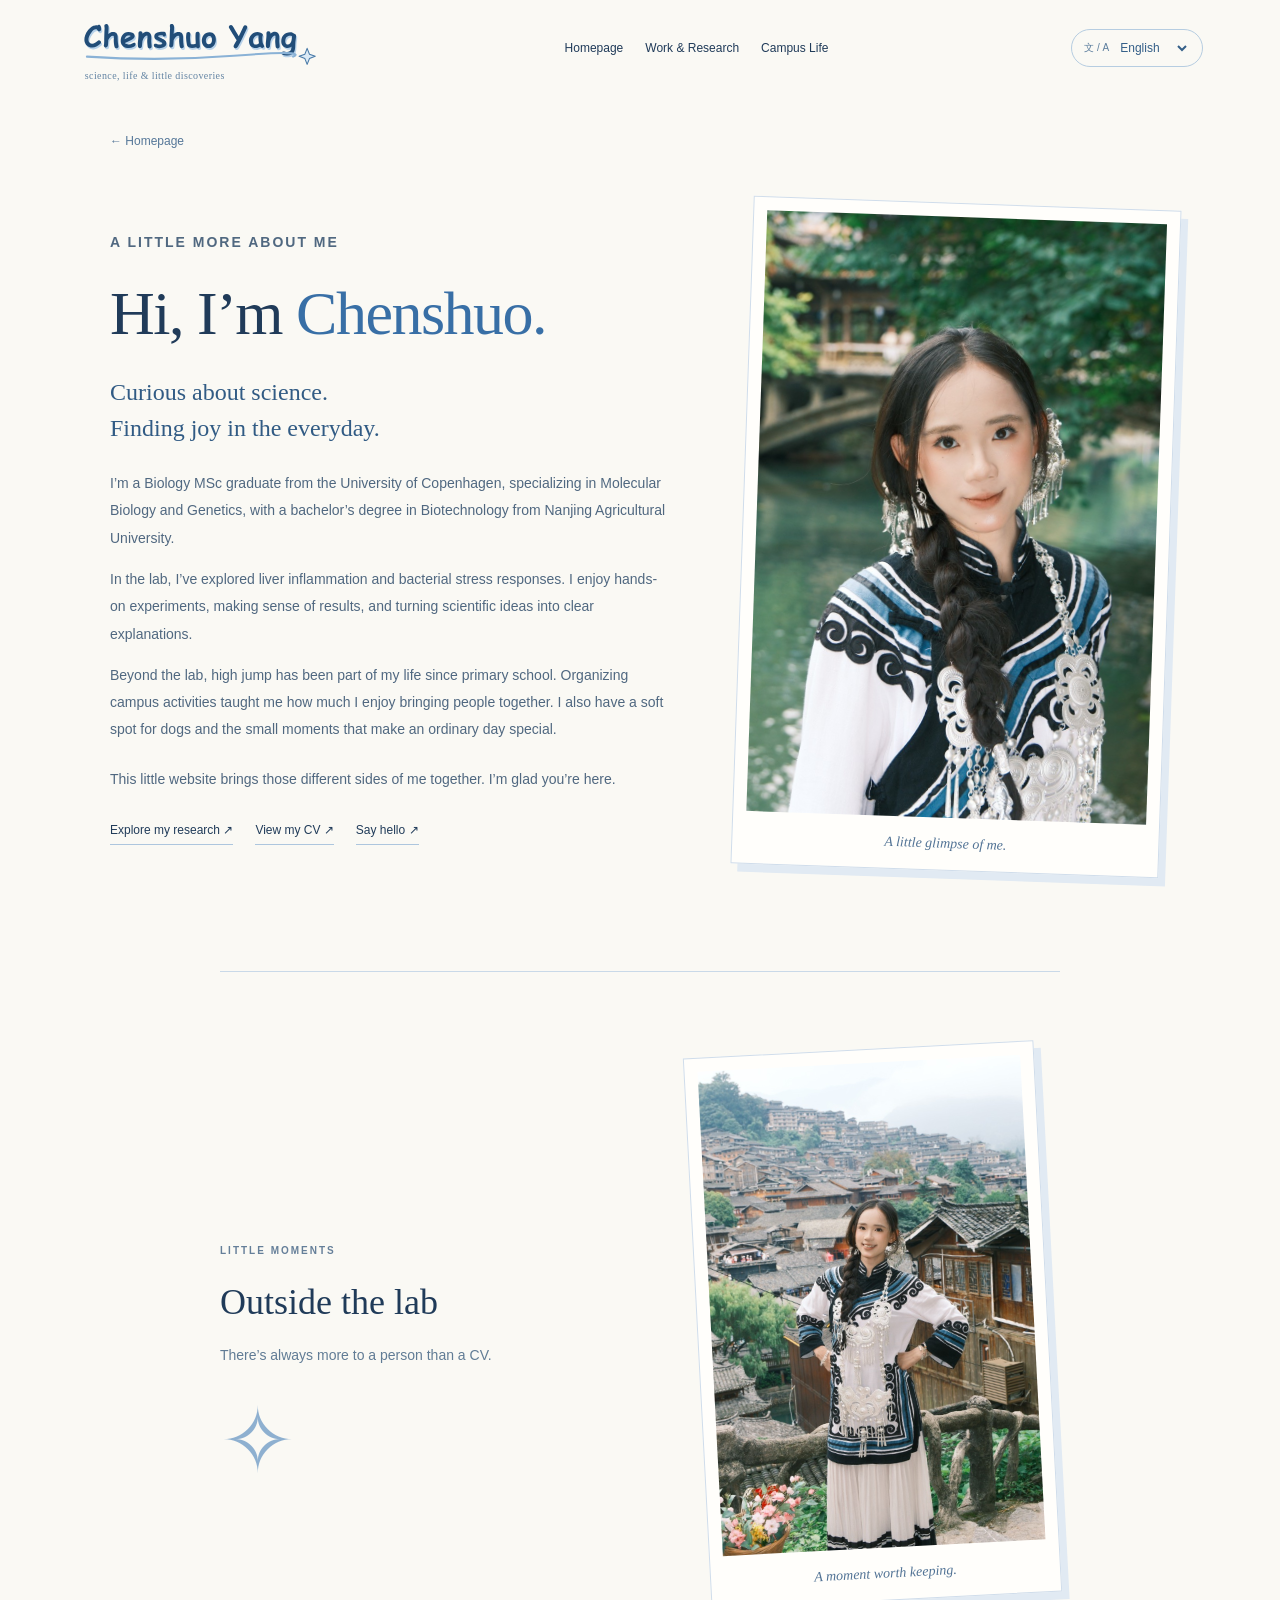
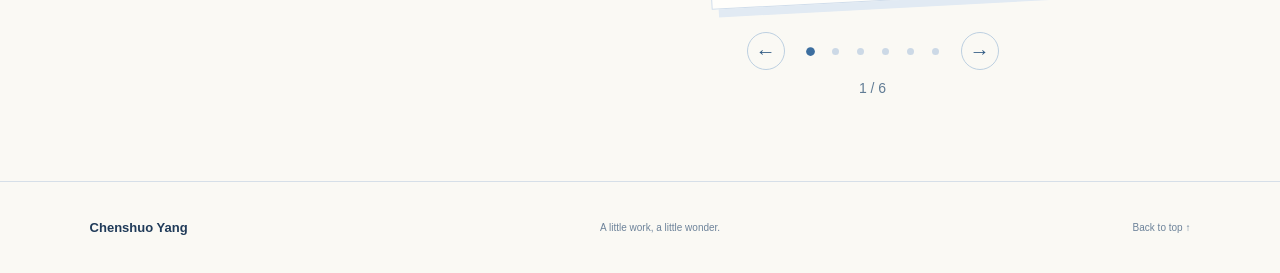
==== commit 835e85bd: "Match motion and language control dimensions" ====
--- a/about-me.html
+++ b/about-me.html
@@ -1,5 +1,5 @@
 <!doctype html>
-<html lang="en"><head><meta charset="utf-8"><meta name="viewport" content="width=device-width,initial-scale=1"><meta name="theme-color" content="#dceafa"><title>About Me · Chenshuo Yang</title><meta name="description" content="Meet Chenshuo Yang: a biology graduate, a curious researcher, and a lifelong high jumper."><link rel="stylesheet" href="style.css?v=35"><link rel="stylesheet" href="about.css?v=23"><link rel="stylesheet" href="i18n.css?v=63"><script src="i18n.js?v=63" defer></script></head>
+<html lang="en"><head><meta charset="utf-8"><meta name="viewport" content="width=device-width,initial-scale=1"><meta name="theme-color" content="#dceafa"><title>About Me · Chenshuo Yang</title><meta name="description" content="Meet Chenshuo Yang: a biology graduate, a curious researcher, and a lifelong high jumper."><link rel="stylesheet" href="style.css?v=35"><link rel="stylesheet" href="about.css?v=23"><link rel="stylesheet" href="i18n.css?v=65"><script src="i18n.js?v=64" defer></script></head>
 <body class="about-page"><header><a class="brand personal-brand" href="index.html" aria-label="Chenshuo Yang — Home"><img class="name-wordmark" src="assets/chenshuo-yang-wordmark.svg" alt="" aria-hidden="true" width="284" height="69"><span class="brand-tagline">science, life &amp; little discoveries</span></a><nav aria-label="About navigation"><a href="index.html">Homepage</a><a href="work-research.html">Work &amp; Research</a><a href="learning-campus-life.html">Campus Life</a></nav></header>
 <main class="about-main"><a class="back-link" href="index.html#home">← Homepage</a><section class="about-intro" aria-labelledby="about-title"><div class="about-copy"><p class="eyebrow">A LITTLE MORE ABOUT ME</p><h1 id="about-title">Hi, I’m <span>Chenshuo.</span></h1><p class="about-lead">Curious about science.<br>Finding joy in the everyday.</p><p>I’m a Biology MSc graduate from the University of Copenhagen, specializing in Molecular Biology and Genetics, with a bachelor’s degree in Biotechnology from Nanjing Agricultural University.</p><p>In the lab, I’ve explored liver inflammation and bacterial stress responses. I enjoy hands-on experiments, making sense of results, and turning scientific ideas into clear explanations.</p><p>Beyond the lab, high jump has been part of my life since primary school. Organizing campus activities taught me how much I enjoy bringing people together. I also have a soft spot for dogs and the small moments that make an ordinary day special.</p><p class="about-closing">This little website brings those different sides of me together. I’m glad you’re here.</p><div class="about-actions"><a href="work-research.html">Explore my research ↗</a><a href="work-research.html#cv">View my CV ↗</a><a href="mailto:yangchenshuo2023@163.com">Say hello ↗</a></div></div><figure class="about-photo main-photo"><img src="assets/about-chenshuo-2.jpg" alt="Chenshuo with a side braid beside a leafy waterway" width="853" height="1280"><figcaption>A little glimpse of me.</figcaption></figure></section>
 <section class="photo-notes" aria-labelledby="photo-title"><div><p class="eyebrow">LITTLE MOMENTS</p><h2 id="photo-title">Outside the lab</h2><p>There’s always more to a person than a CV.</p><span class="photo-star" aria-hidden="true">✧</span></div><div class="photo-gallery" role="region" aria-label="Outside the lab photo album" aria-roledescription="carousel" tabindex="0"><div class="gallery-frame"><figure class="about-photo travel-photo gallery-slide" aria-label="Photo 1 of 6"><img src="assets/about-chenshuo-1.jpg" alt="Chenshuo in front of a hillside village" style="object-position:50% 50%" width="853" height="1280" loading="eager"><figcaption>A moment worth keeping.</figcaption></figure><figure class="about-photo travel-photo gallery-slide" hidden aria-label="Photo 2 of 6"><img src="assets/outside-lab-1.jpg" alt="Chenshuo wearing a black top in a studio portrait" style="object-position:50% 50%" width="853" height="1280" loading="eager"><figcaption>Simply me.</figcaption></figure><figure class="about-photo travel-photo gallery-slide" hidden aria-label="Photo 3 of 6"><img src="assets/outside-lab-2.jpg" alt="Chenshuo with glasses at a picnic table in a green park" style="object-position:52% 50%" width="853" height="1280" loading="eager"><figcaption>A little time outdoors.</figcaption></figure><figure class="about-photo travel-photo gallery-slide" hidden aria-label="Photo 4 of 6"><img src="assets/outside-lab-3.jpg" alt="Chenshuo in flowing white clothing with mountains at sunset" style="object-position:73% 50%" width="853" height="1280" loading="eager"><figcaption>Among the mountains.</figcaption></figure><figure class="about-photo travel-photo gallery-slide" hidden aria-label="Photo 5 of 6"><img src="assets/outside-lab-4.jpg" alt="Chenshuo sitting at a cafe table" style="object-position:50% 50%" width="853" height="1280" loading="eager"><figcaption>Slow afternoons.</figcaption></figure><figure class="about-photo travel-photo gallery-slide" hidden aria-label="Photo 6 of 6"><img src="assets/outside-lab-5.jpg" alt="Chenshuo holding a camera beside a lake" style="object-position:50% 50%" width="853" height="1280" loading="eager"><figcaption>Collecting little memories.</figcaption></figure></div><div class="gallery-controls"><button type="button" class="gallery-arrow" data-direction="-1" aria-label="Previous photo">←</button><div class="gallery-dots"><button type="button" class="gallery-dot" aria-label="Show photo 1" aria-pressed="true" data-slide="0"></button><button type="button" class="gallery-dot" aria-label="Show photo 2" aria-pressed="false" data-slide="1"></button><button type="button" class="gallery-dot" aria-label="Show photo 3" aria-pressed="false" data-slide="2"></button><button type="button" class="gallery-dot" aria-label="Show photo 4" aria-pressed="false" data-slide="3"></button><button type="button" class="gallery-dot" aria-label="Show photo 5" aria-pressed="false" data-slide="4"></button><button type="button" class="gallery-dot" aria-label="Show photo 6" aria-pressed="false" data-slide="5"></button></div><button type="button" class="gallery-arrow" data-direction="1" aria-label="Next photo">→</button></div><p class="gallery-count" aria-live="polite" aria-atomic="true">1 / 6</p></div></section></main><footer><a class="brand" href="index.html">Chenshuo Yang</a><p>A little work, a little wonder.</p><a href="#about-title">Back to top ↑</a></footer><script src="about-gallery.js?v=23"></script></body></html>
--- a/i18n.css
+++ b/i18n.css
@@ -1,2 +1,8 @@
-/* A quiet language control, shared by every page. */
+/* A quiet language control, shared by every page. */
 .language-controls{display:flex;align-items:center;gap:10px;margin-left:auto;flex-shrink:0}.language-controls #motion{margin:0;white-space:nowrap}.language-picker{display:inline-flex;align-items:center;gap:7px;border:1px solid #b6cde1;border-radius:20px;padding:6px 10px;background:#faf9f4;color:#345f88;font:12px/1.4 Arial,sans-serif}.language-icon{font-size:10px;white-space:nowrap;opacity:.8}.language-picker select{font:inherit;color:inherit;background:transparent;border:0;cursor:pointer;max-width:85px;padding:2px 1px;min-height:24px}.language-picker:focus-within{outline:2px dashed #6b94bb;outline-offset:3px}.language-picker select:focus{outline:none}.language-sr-only{position:absolute;width:1px;height:1px;margin:-1px;padding:0;overflow:hidden;clip:rect(0,0,0,0);white-space:nowrap;border:0}header>.language-controls+*{margin-left:0}html[lang="zh-CN"] body{font-family:Arial,"Microsoft YaHei","PingFang SC",sans-serif}html[lang="zh-CN"] .eyebrow,html[lang="zh-CN"] .section-note{letter-spacing:2px}html[lang="zh-CN"] .research-cover h1,html[lang="zh-CN"] .thesis-opening h2,html[lang="zh-CN"] .qq-main h1{letter-spacing:0}html[lang="zh-CN"] .research-cover h1{line-height:1.25}html[lang="zh-CN"] .result-details summary p,html[lang="zh-CN"] .research-block p{line-height:2}html[lang="zh-CN"] .card h3{line-height:1.6}html[lang="zh-CN"] .curiosity-title{font-family:Arial,Helvetica,sans-serif;letter-spacing:inherit}html[lang="zh-CN"] .brand-tagline{letter-spacing:1px}@media(max-width:1100px){header{gap:14px}header nav{gap:16px}.brand-tagline{display:none}.language-controls{gap:7px}.language-picker{padding:5px 8px}}@media(max-width:760px){header{height:auto!important;min-height:82px;flex-wrap:wrap;padding-top:15px!important;padding-bottom:14px!important;row-gap:12px!important}header .personal-brand{margin-right:0}header>.language-controls{margin-left:auto}header>nav{order:3;width:100%;justify-content:flex-start;flex-wrap:wrap;gap:10px 17px;font-size:11px}header>nav a:first-child{display:inline!important}.language-controls #motion{font-size:10px;padding:6px 9px}.language-picker{font-size:11px;padding:3px 7px;gap:4px}.language-icon{font-size:9px}.name-wordmark{max-width:170px}html[lang="zh-CN"] .thesis-opening h2{font-size:29px}}@media(max-width:380px){.language-icon{display:none}.language-controls{gap:5px}.name-wordmark{max-width:142px}}
+
+/* Keep motion and language controls equal in both languages. */
+.language-controls #motion,.language-controls .language-picker{box-sizing:border-box;display:inline-flex;align-items:center;justify-content:center;flex:0 0 132px;width:132px;height:38px;min-height:38px;padding:0 12px;border:1px solid #b6cde1;border-radius:22px;background:#faf9f4;color:#345f88;font:12px/1.4 Arial,sans-serif}
+.language-controls .language-picker{gap:7px}.language-controls .language-picker select{flex:1;min-width:0;max-width:none;font:inherit;padding:0;min-height:24px}
+@media(max-width:760px){.language-controls #motion,.language-controls .language-picker{flex-basis:106px;width:106px;height:34px;min-height:34px;padding:0 9px;font-size:11px}.language-controls .language-picker{gap:4px}}
+@media(max-width:380px){.language-controls #motion,.language-controls .language-picker{flex-basis:86px;width:86px;padding:0 8px}.name-wordmark{max-width:120px}}
